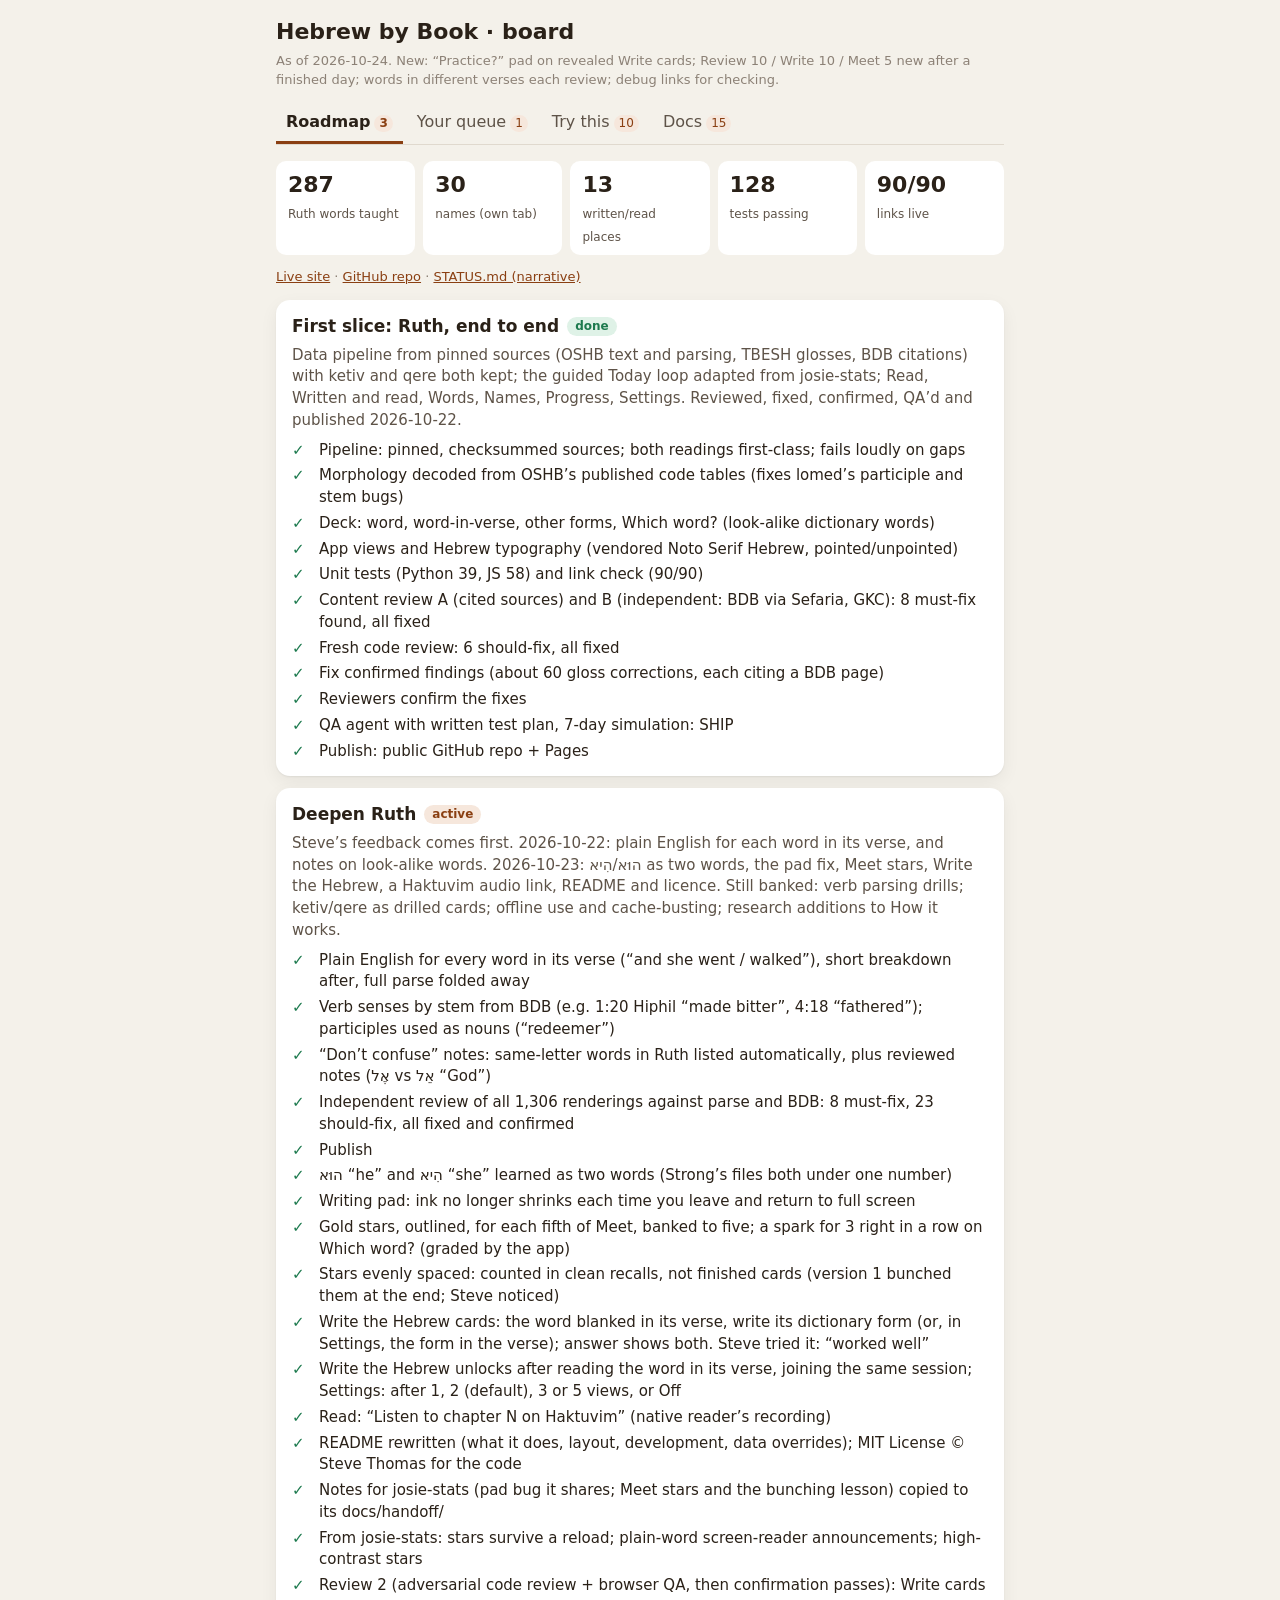
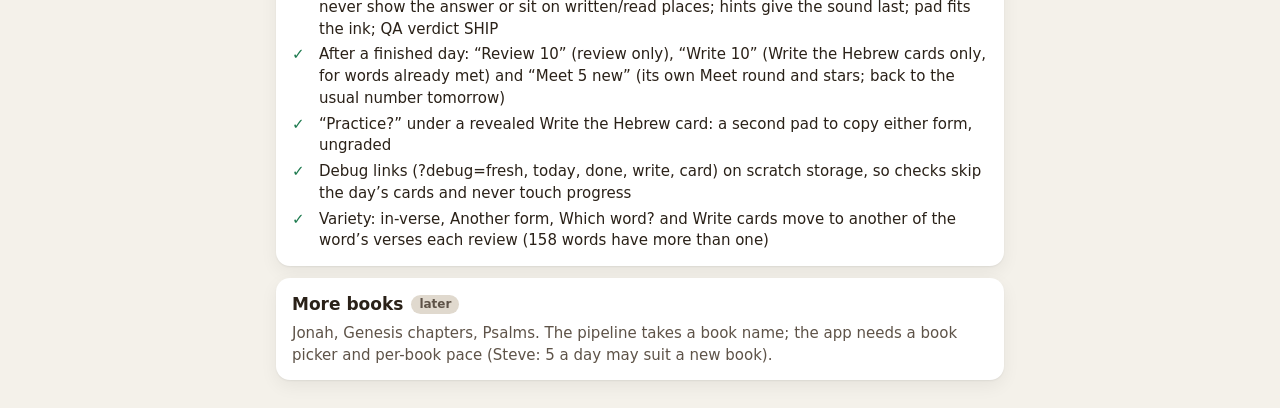
==== board.html @ c03321da "Practice? pad on revealed Write cards; debug links on scratch storage Co-Authored-By: Claude Opus 5." ====
<!doctype html>
<!--
  Hebrew by Book — progress board (Steve's one-stop status surface).
  Status updates edit ONLY the data block between the DATA START / DATA END markers.
  Validate after every edit:  node test/board.check.mjs
  Tabs: Roadmap · Your queue (only-Steve actions) · Try this · Docs.
  Try-this ticks and notes live in this browser's localStorage, never in this file.
-->
<html lang="en">
<head>
<meta charset="utf-8">
<meta name="viewport" content="width=device-width, initial-scale=1">
<meta name="color-scheme" content="light dark">
<title>Hebrew by Book board</title>
<style>
:root { --paper:#F4F1EA; --card:#fff; --ink:#2A2118; --ink2:#5E5348; --ink3:#8C8176; --line:#E0D9CE; --pen:#8A3F12; --pen-soft:#F6E7DC; --good:#1D7A4E; --good-soft:#DFF2E7; --warn:#9A6700; --warn-soft:#FFF2CC; --bad:#C2372B; --bad-soft:#FBE3DF; }
@media (prefers-color-scheme: dark) { :root:not([data-theme="light"]) { --paper:#17130F; --card:#221C16; --ink:#F2ECE4; --ink2:#C7BCAE; --ink3:#8F8578; --line:#3A3128; --pen:#F0A574; --pen-soft:#3B2618; --good:#5FD39A; --good-soft:#163726; --warn:#F4C861; --warn-soft:#3E3011; --bad:#FF8A7A; --bad-soft:#442020; } }
:root[data-theme="dark"] { --paper:#17130F; --card:#221C16; --ink:#F2ECE4; --ink2:#C7BCAE; --ink3:#8F8578; --line:#3A3128; --pen:#F0A574; --pen-soft:#3B2618; --good:#5FD39A; --good-soft:#163726; --warn:#F4C861; --warn-soft:#3E3011; --bad:#FF8A7A; --bad-soft:#442020; }
* { box-sizing: border-box; }
body { margin:0; background:var(--paper); color:var(--ink); font:16px/1.45 system-ui, -apple-system, "Segoe UI", Roboto, sans-serif; }
header { padding:16px 16px 0; max-width:760px; margin:0 auto; }
h1 { font-size:22px; margin:0; } .asof { color:var(--ink3); font-size:13px; margin-top:4px; }
nav { display:flex; gap:4px; margin-top:12px; border-bottom:1px solid var(--line); overflow-x:auto; }
nav button { background:none; border:0; border-bottom:3px solid transparent; padding:8px 10px; font:inherit; color:var(--ink2); cursor:pointer; white-space:nowrap; }
nav button[aria-selected="true"] { color:var(--ink); border-bottom-color:var(--pen); font-weight:700; }
nav .n { display:inline-block; min-width:1.4em; padding:0 5px; margin-left:4px; border-radius:999px; background:var(--pen-soft); color:var(--pen); font-size:12px; }
main { max-width:760px; margin:0 auto; padding:16px; }
.card { background:var(--card); border-radius:14px; padding:14px 16px; box-shadow:0 1px 2px rgba(0,0,0,.06), 0 6px 18px rgba(0,0,0,.06); margin-bottom:12px; }
.card h2 { font-size:17px; margin:0 0 6px; display:flex; gap:8px; align-items:center; flex-wrap:wrap; }
.chip { font-size:12px; font-weight:700; padding:1px 8px; border-radius:999px; background:var(--line); color:var(--ink2); }
.chip.done { background:var(--good-soft); color:var(--good); } .chip.active { background:var(--pen-soft); color:var(--pen); } .chip.next { background:var(--warn-soft); color:var(--warn); }
.chip.now { background:var(--bad-soft); color:var(--bad); } .chip.soon { background:var(--warn-soft); color:var(--warn); } .chip.later { background:var(--line); color:var(--ink2); }
ul.tasks { list-style:none; padding:0; margin:8px 0 0; display:grid; gap:4px; }
ul.tasks li { display:grid; grid-template-columns:1.4em 1fr; gap:6px; font-size:15px; }
.st-done::before { content:"✓"; color:var(--good); } .st-doing::before { content:"◐"; color:var(--pen); } .st-todo::before { content:"○"; color:var(--ink3); }
.p { color:var(--ink2); font-size:15px; margin:4px 0 0; }
.muted { color:var(--ink3); font-size:13px; }
.struck h2, .struck .p { text-decoration:line-through; opacity:.6; }
.try textarea { width:100%; min-height:3em; font:inherit; border:1px solid var(--line); border-radius:8px; padding:6px 8px; background:var(--paper); color:var(--ink); margin-top:8px; }
.try label { display:flex; gap:8px; align-items:center; margin-top:8px; font-size:14px; }
.btn { font:inherit; font-weight:700; border:0; border-radius:10px; padding:10px 14px; background:var(--pen); color:#fff; cursor:pointer; }
a { color:var(--pen); }
.stats { display:grid; grid-template-columns:repeat(auto-fit, minmax(120px, 1fr)); gap:8px; margin-bottom:12px; }
.stat { background:var(--card); border-radius:10px; padding:8px 12px; } .stat b { display:block; font-size:22px; } .stat span { font-size:12px; color:var(--ink2); }
</style>
</head>
<body>
<header><h1>Hebrew by Book · board</h1><div class="asof" id="asof"></div>
<nav role="tablist" id="tabs"></nav></header>
<main id="main"></main>
<script>
/* ==== DATA START ==== */
const BOARD = {
  meta: {
    asOf: '2026-10-24',
    headline: 'New: “Practice?” pad on revealed Write cards; Review 10 / Write 10 / Meet 5 new after a finished day; words in different verses each review; debug links for checking.',
    stats: [
      { label: 'Ruth words taught', value: '287' },
      { label: 'names (own tab)', value: '30' },
      { label: 'written/read places', value: '13' },
      { label: 'tests passing', value: '128' },
      { label: 'links live', value: '90/90' },
    ],
    links: [
      { label: 'Live site', href: 'https://steveandlori.github.io/hebrew-by-book/' },
      { label: 'GitHub repo', href: 'https://github.com/steveandlori/hebrew-by-book' },
      { label: 'STATUS.md (narrative)', href: 'STATUS.md' },
    ],
  },
  roadmap: [
    { id: 'm1', title: 'First slice: Ruth, end to end', status: 'done',
      summary: 'Data pipeline from pinned sources (OSHB text and parsing, TBESH glosses, BDB citations) with ketiv and qere both kept; the guided Today loop adapted from josie-stats; Read, Written and read, Words, Names, Progress, Settings. Reviewed, fixed, confirmed, QA’d and published 2026-10-22.',
      tasks: [
        { t: 'Pipeline: pinned, checksummed sources; both readings first-class; fails loudly on gaps', s: 'done' },
        { t: 'Morphology decoded from OSHB’s published code tables (fixes lomed’s participle and stem bugs)', s: 'done' },
        { t: 'Deck: word, word-in-verse, other forms, Which word? (look-alike dictionary words)', s: 'done' },
        { t: 'App views and Hebrew typography (vendored Noto Serif Hebrew, pointed/unpointed)', s: 'done' },
        { t: 'Unit tests (Python 39, JS 58) and link check (90/90)', s: 'done' },
        { t: 'Content review A (cited sources) and B (independent: BDB via Sefaria, GKC): 8 must-fix found, all fixed', s: 'done' },
        { t: 'Fresh code review: 6 should-fix, all fixed', s: 'done' },
        { t: 'Fix confirmed findings (about 60 gloss corrections, each citing a BDB page)', s: 'done' },
        { t: 'Reviewers confirm the fixes', s: 'done' },
        { t: 'QA agent with written test plan, 7-day simulation: SHIP', s: 'done' },
        { t: 'Publish: public GitHub repo + Pages', s: 'done' },
      ] },
    { id: 'm2', title: 'Deepen Ruth', status: 'active',
      summary: 'Steve’s feedback comes first. 2026-10-22: plain English for each word in its verse, and notes on look-alike words. 2026-10-23: הוּא/הִיא as two words, the pad fix, Meet stars, Write the Hebrew, a Haktuvim audio link, README and licence. Still banked: verb parsing drills; ketiv/qere as drilled cards; offline use and cache-busting; research additions to How it works.',
      tasks: [
        { t: 'Plain English for every word in its verse (“and she went / walked”), short breakdown after, full parse folded away', s: 'done' },
        { t: 'Verb senses by stem from BDB (e.g. 1:20 Hiphil “made bitter”, 4:18 “fathered”); participles used as nouns (“redeemer”)', s: 'done' },
        { t: '“Don’t confuse” notes: same-letter words in Ruth listed automatically, plus reviewed notes (אֶל vs אֵל “God”)', s: 'done' },
        { t: 'Independent review of all 1,306 renderings against parse and BDB: 8 must-fix, 23 should-fix, all fixed and confirmed', s: 'done' },
        { t: 'Publish', s: 'done' },
        { t: 'הוּא “he” and הִיא “she” learned as two words (Strong’s files both under one number)', s: 'done' },
        { t: 'Writing pad: ink no longer shrinks each time you leave and return to full screen', s: 'done' },
        { t: 'Gold stars, outlined, for each fifth of Meet, banked to five; a spark for 3 right in a row on Which word? (graded by the app)', s: 'done' },
        { t: 'Stars evenly spaced: counted in clean recalls, not finished cards (version 1 bunched them at the end; Steve noticed)', s: 'done' },
        { t: 'Write the Hebrew cards: the word blanked in its verse, write its dictionary form (or, in Settings, the form in the verse); answer shows both. Steve tried it: “worked well”', s: 'done' },
        { t: 'Write the Hebrew unlocks after reading the word in its verse, joining the same session; Settings: after 1, 2 (default), 3 or 5 views, or Off', s: 'done' },
        { t: 'Read: “Listen to chapter N on Haktuvim” (native reader’s recording)', s: 'done' },
        { t: 'README rewritten (what it does, layout, development, data overrides); MIT License © Steve Thomas for the code', s: 'done' },
        { t: 'Notes for josie-stats (pad bug it shares; Meet stars and the bunching lesson) copied to its docs/handoff/', s: 'done' },
        { t: 'From josie-stats: stars survive a reload; plain-word screen-reader announcements; high-contrast stars', s: 'done' },
        { t: 'Review 2 (adversarial code review + browser QA, then confirmation passes): Write cards never show the answer or sit on written/read places; hints give the sound last; pad fits the ink; QA verdict SHIP', s: 'done' },
        { t: 'After a finished day: “Review 10” (review only), “Write 10” (Write the Hebrew cards only, for words already met) and “Meet 5 new” (its own Meet round and stars; back to the usual number tomorrow)', s: 'done' },
        { t: '“Practice?” under a revealed Write the Hebrew card: a second pad to copy either form, ungraded', s: 'done' },
        { t: 'Debug links (?debug=fresh, today, done, write, card) on scratch storage, so checks skip the day’s cards and never touch progress', s: 'done' },
        { t: 'Variety: in-verse, Another form, Which word? and Write cards move to another of the word’s verses each review (158 words have more than one)', s: 'done' },
      ] },
    { id: 'm3', title: 'More books', status: 'later',
      summary: 'Jonah, Genesis chapters, Psalms. The pipeline takes a book name; the app needs a book picker and per-book pace (Steve: 5 a day may suit a new book).',
      tasks: [] },
  ],
  actions: [
    { id: 'a1', title: 'Try it, then tell me the pace', urgency: 'soon', unblocks: 'the right default for new words a day',
      advice: 'QA measured about 60 card views on day 1 and about 150 by day 7 at 10 new words a day. If that is heavy, Settings → New words per day → 5. Steve, 2026-10-24: 10 feels right (with Meet 5 new for extra days).', done: true },
    { id: 'a2', title: 'One small text question: 3:14 qere holam', urgency: 'later', unblocks: 'how the read form of 3:14 is displayed',
      advice: 'OSHB gives the read form as מַרְגְּלוֹתָיוֹ with a holam on the final vav; review B thinks it is a stray mark from the ketiv pointing. Keep as source (current) or show the conventional form?', done: false },
  ],
  tryThis: [
    { id: 't10', date: '2026-10-24', title: 'Practice? on a Write card',
      steps: 'On a Write the Hebrew card, press I have an answer, then tap “Practice?” under the form in the verse: a second pad to copy the dictionary form or the form in the verse. It is not graded. To see one straight away without touching your progress: add ?debug=write&practice=1 to the site address.' },
    { id: 't9', date: '2026-10-24', title: 'The same word, a different verse',
      steps: 'Keep studying as usual. When a card for a common word comes back (say אָמַר “to say”, or כִּי), its verse should differ from last time. Words that occur only once in Ruth still show their one verse.' },
    { id: 't8', date: '2026-10-24', title: 'Review 10, Write 10, Meet 5 new',
      steps: 'Finish the day’s session. Under it: “Review 10” (words already met, ahead of schedule), “Write 10” (only Write the Hebrew cards, for words you have met) and “Meet 5 new”, which starts a fresh Meet round of five words with its own five stars. Tomorrow is back to your usual number.' },
    { id: 't7', date: '2026-10-23', title: 'Read, then listen on Haktuvim',
      steps: 'Read → any chapter → “Listen to chapter N on Haktuvim” (under the chapter numbers). It opens that chapter on haktuvim.co.il with its audio player at the top.' },
    { id: 't6', date: '2026-10-23', title: 'Stars in Meet; Write the Hebrew',
      steps: 'Today: the Meet chip at the top now has five hollow stars; a gold one floats up at each fifth of the way through Meet, evenly spaced (about every 12 cards at 10 new words). Write the Hebrew cards start once you have read a word in its verse twice, a few cards after the second time, on day one. Settings → Write the Hebrew sets how many views unlock the card (1, 2, 3, 5 or Off) and whether you write the dictionary form or the form in the verse.' },
    { id: 't5', date: '2026-10-23', title: 'Full-screen pad round trip; הִיא in Words',
      steps: 'Today → write bigger → write a word → Done → write bigger again: the ink is back at full size, however many times you go back and forth. In Words, הוּא “he” and הִיא “she” are now separate entries, each with a “Don’t confuse” note.' },
    { id: 't4', date: '2026-10-22', title: 'Tap a word: English first now',
      steps: 'Read → any verse → tap a word. The pop-up leads with plain English for that form (“and she went / walked”, “and you (f) will go down”), then one short line of parts, with the full parse under “Full parse”. Look up אֶל in Words: it now has a “Don’t confuse” box. Tell me if the English ever reads as taking a side, or if the breakdown is still too much.' },
    { id: 't1', date: '2026-10-22', title: 'Try a Today session (once the site is live)',
      steps: 'Open the live site on your phone. The first visit shows How it works; then Today offers 10 new words as 20 cards. Try a hint, the writing pad, and the three grading buttons.' },
    { id: 't2', date: '2026-10-22', title: 'Read Ruth 3:3–4 and tap the bracketed forms',
      steps: 'Read tab → chapter 3. Each written/read place shows the read form with ק and the written consonants in brackets marked כ. Tap one: both readings appear with their own parse. Then switch Settings → Unpointed and look again: the written consonants lead.' },
    { id: 't3', date: '2026-10-22', title: 'Written and read page',
      steps: 'Read → "Written and read: 13 places". Each place hides both parses until you open it. Tell me if any wording takes a side.' },
  ],
  docs: [
    { title: 'Review 2: code', href: 'docs/review/code-2.md', blurb: 'Adversarial review of the 2026-10-23 changes: 11 findings, then a confirmation pass (all fixed or accepted; 3 minor follow-ups fixed).', date: '2026-10-23' },
    { title: 'Review 2: QA', href: 'docs/review/qa-2.md', blurb: 'Written test plan run in a real browser at phone and desktop width: FIX FIRST, then SHIP on the confirmation pass.', date: '2026-10-23' },
    { title: 'README', href: 'README.md', blurb: 'What the app does, repository layout, how to build and test, how corrections and new books work, sources and licences.', date: '2026-10-23' },
    { title: 'Notes for josie-stats', href: 'docs/handoff/to-josie-stats-2026-10-23.md', blurb: 'The pad shrink bug both projects had and its fix; Meet stars and why counting finished cards bunched them. Copied to josie-stats/docs/handoff/.', date: '2026-10-23' },
    { title: 'STATUS.md', href: 'STATUS.md', blurb: 'Narrative status: what got done, decisions taken (veto-able), banked ideas.', date: '2026-10-23' },
    { title: 'Review packet: every word’s English', href: 'docs/review/ruth-renderings.md', blurb: 'All 1,306 words of Ruth with form, parse, gloss and the generated English, verse by verse.', date: '2026-10-22' },
    { title: 'Renderings review', href: 'docs/review/renderings-1.md', blurb: 'Every word’s English checked against its parse and BDB; findings, override checks, look-alike proposals, and the confirmation pass.', date: '2026-10-22' },
    { title: 'QA report', href: 'docs/review/qa-1.md', blurb: 'Written-plan QA: 13 scenarios including a 7-day simulation with a faked clock. Verdict SHIP.', date: '2026-10-22' },
    { title: 'Content review B (independent sources)', href: 'docs/review/content-B.md', blurb: 'Every gloss checked against BDB on Sefaria; found the H9 affix bug and about 40 glosses that missed Ruth’s sense. Most fixes trace to this report.', date: '2026-10-22' },
    { title: 'Content review A (cited sources)', href: 'docs/review/content-A.md', blurb: 'Re-derived every join, count and parse independently of the pipeline.', date: '2026-10-22' },
    { title: 'Code review', href: 'docs/review/code-1.md', blurb: 'Fresh-agent review of the code; found the 4:6 maqqef and stale-session bugs.', date: '2026-10-22' },
    { title: 'Design as built', href: 'docs/agents/DESIGN.md', blurb: 'What the first slice does and where each piece of data comes from.', date: '2026-10-22' },
    { title: 'Review packet: every Ruth word', href: 'docs/review/ruth-lexemes.md', blurb: 'All 285 words, 30 names and 13 written/read places with gloss, BDB citation and first occurrence. Generated from the built data.', date: '2026-10-22' },
    { title: 'Notes on lomed', href: 'reference/lomed/README.md', blurb: 'What was taken from the earlier lomed project (resources only) and the bugs found in its parser.', date: '2026-10-22' },
    { title: 'Learning strategy handoff', href: 'LEARNING-STRATEGY-START-HERE.md', blurb: 'The starting brief from the josie-stats session. Historical: some of its assumptions were revised (see STATUS).', date: '2026-10-22' },
  ],
};
/* ==== DATA END ==== */

const esc = s => String(s).replace(/[&<>"']/g, c => ({ '&': '&amp;', '<': '&lt;', '>': '&gt;', '"': '&quot;', "'": '&#39;' }[c]));
const KEY = 'hbb-board-v1';
let notes = {}; try { notes = JSON.parse(localStorage.getItem(KEY) || '{}'); } catch (e) { notes = {}; }
const save = () => { try { localStorage.setItem(KEY, JSON.stringify(notes)); } catch (e) { /* ignore */ } };
const TABS = [
  ['roadmap', 'Roadmap', () => BOARD.roadmap.length],
  ['actions', 'Your queue', () => BOARD.actions.filter(a => !a.done && a.title !== 'Nothing needed from you right now').length],
  ['try', 'Try this', () => BOARD.tryThis.length],
  ['docs', 'Docs', () => BOARD.docs.length],
];
let tab = 'roadmap'; try { tab = localStorage.getItem(KEY + ':tab') || 'roadmap'; } catch (e) { /* ignore */ }
function render() {
  document.getElementById('asof').textContent = `As of ${BOARD.meta.asOf}. ${BOARD.meta.headline}`;
  document.getElementById('tabs').innerHTML = TABS.map(([k, n, c]) => `<button role="tab" aria-selected="${tab === k}" data-tab="${k}">${n}<span class="n">${c()}</span></button>`).join('');
  document.querySelectorAll('[data-tab]').forEach(b => b.onclick = () => { tab = b.dataset.tab; try { localStorage.setItem(KEY + ':tab', tab); } catch (e) { /* ignore */ } render(); });
  const m = document.getElementById('main');
  if (tab === 'roadmap') {
    m.innerHTML = `<div class="stats">${BOARD.meta.stats.map(s => `<div class="stat"><b>${esc(s.value)}</b><span>${esc(s.label)}</span></div>`).join('')}</div>`
      + `<p class="muted">${BOARD.meta.links.map(l => `<a href="${esc(l.href)}">${esc(l.label)}</a>`).join(' · ')}</p>`
      + BOARD.roadmap.map(r => `<div class="card"><h2>${esc(r.title)} <span class="chip ${r.status}">${esc(r.status)}</span></h2><p class="p">${esc(r.summary)}</p>
        ${r.tasks.length ? `<ul class="tasks">${r.tasks.map(t => `<li class="st-${t.s}"><span>${esc(t.t)}</span></li>`).join('')}</ul>` : ''}</div>`).join('');
  } else if (tab === 'actions') {
    m.innerHTML = BOARD.actions.map(a => `<div class="card${a.done ? ' struck' : ''}"><h2>${esc(a.title)} <span class="chip ${a.urgency}">${esc(a.urgency)}</span></h2>
      <p class="p"><b>Unblocks:</b> ${esc(a.unblocks)}</p><p class="p">${esc(a.advice)}</p></div>`).join('');
  } else if (tab === 'try') {
    m.innerHTML = BOARD.tryThis.map(t => { const n = notes[t.id] || {}; return `<div class="card try"><h2>${esc(t.title)} <span class="muted">${esc(t.date)}</span></h2><p class="p">${esc(t.steps)}</p>
      <label><input type="checkbox" data-done="${t.id}" ${n.done ? 'checked' : ''}> Tried it</label>
      <textarea data-note="${t.id}" placeholder="Notes for Claude">${esc(n.note || '')}</textarea></div>`; }).join('')
      + `<button class="btn" id="copy">Copy my feedback</button> <span class="muted" id="copied"></span>`;
    m.querySelectorAll('[data-done]').forEach(c => c.onchange = () => { (notes[c.dataset.done] = notes[c.dataset.done] || {}).done = c.checked; save(); });
    m.querySelectorAll('[data-note]').forEach(x => x.oninput = () => { (notes[x.dataset.note] = notes[x.dataset.note] || {}).note = x.value; save(); });
    document.getElementById('copy').onclick = async () => {
      const text = BOARD.tryThis.map(t => { const n = notes[t.id] || {}; return `- ${t.title}: ${n.done ? 'tried' : 'not tried'}${n.note ? `. ${n.note}` : ''}`; }).join('\n');
      try { await navigator.clipboard.writeText(`Hebrew by Book feedback (${new Date().toISOString().slice(0, 10)}):\n${text}`); document.getElementById('copied').textContent = 'Copied.'; }
      catch (e) { document.getElementById('copied').textContent = 'Copy failed; select the notes by hand.'; }
    };
  } else {
    m.innerHTML = BOARD.docs.map(d => `<div class="card"><h2><a href="${esc(d.href)}">${esc(d.title)}</a> <span class="muted">${esc(d.date)}</span></h2><p class="p">${esc(d.blurb)}</p></div>`).join('');
  }
}
render();
</script>
</body>
</html>
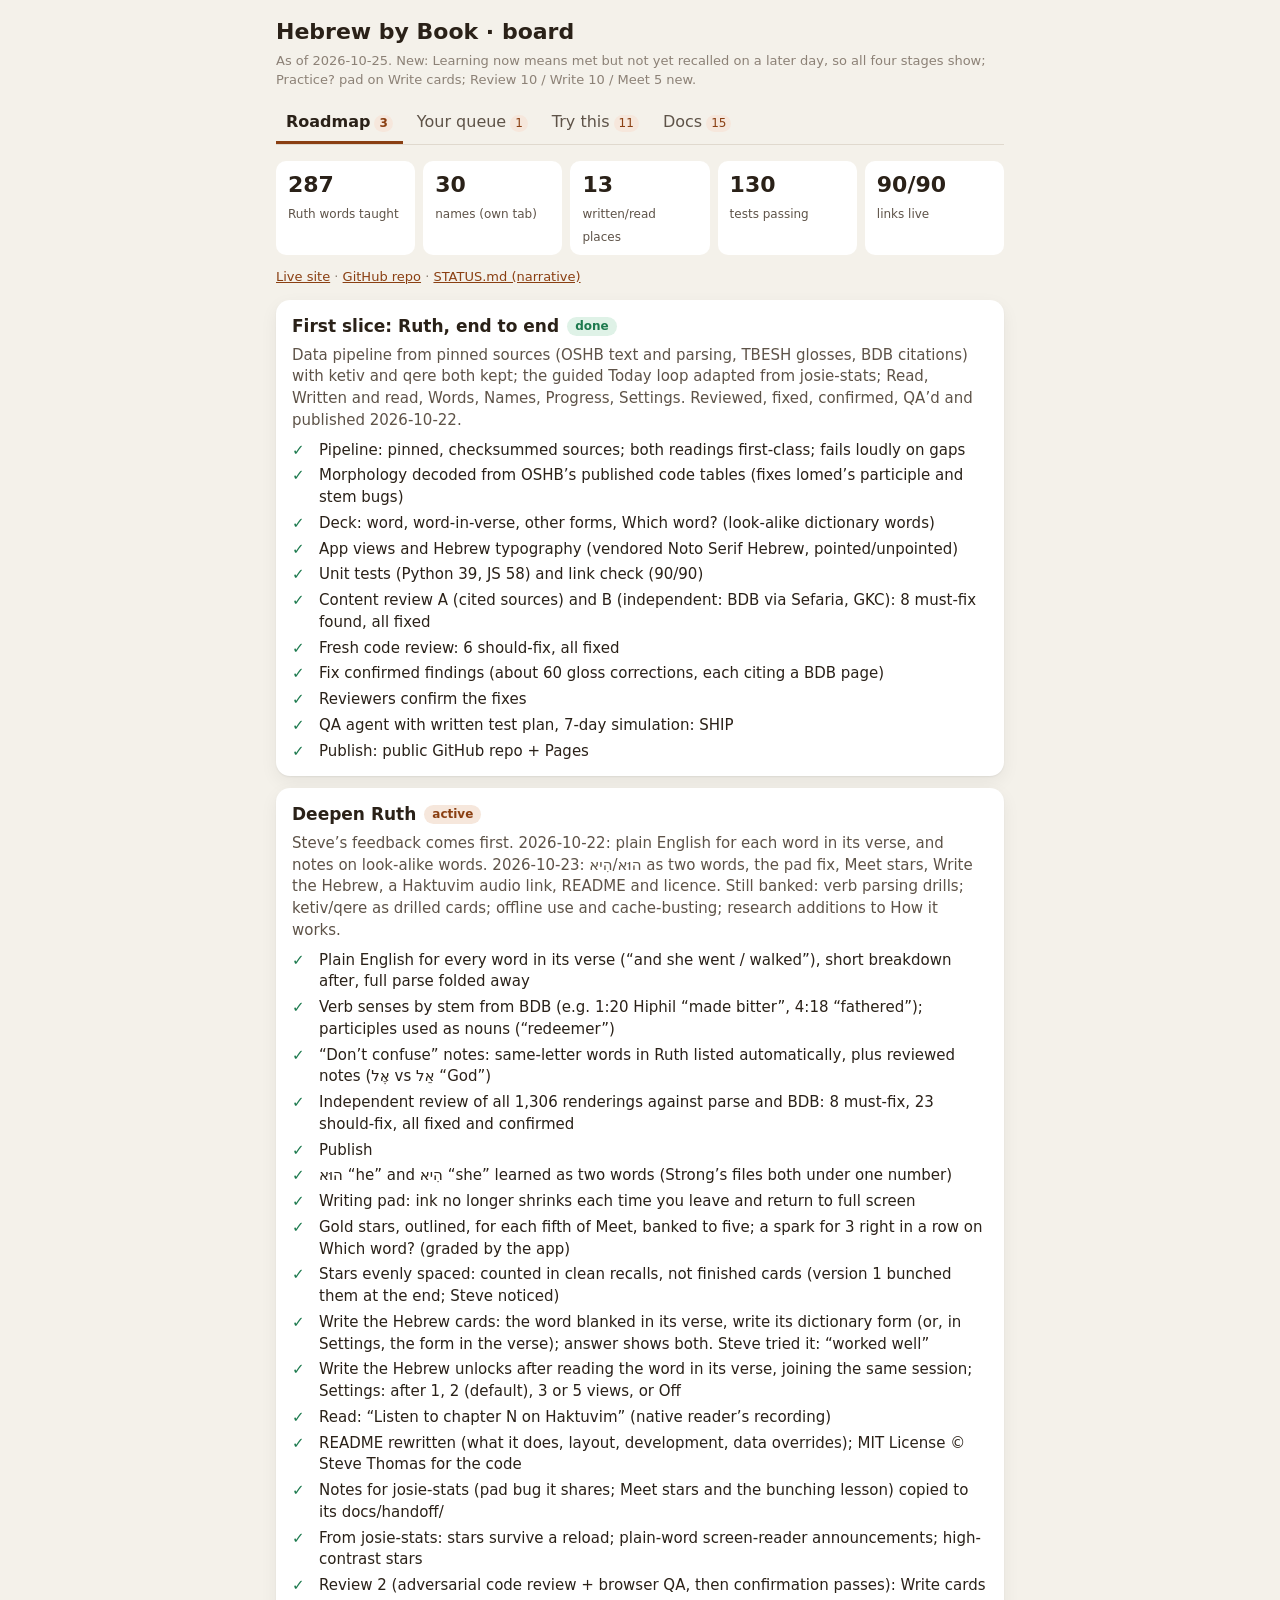
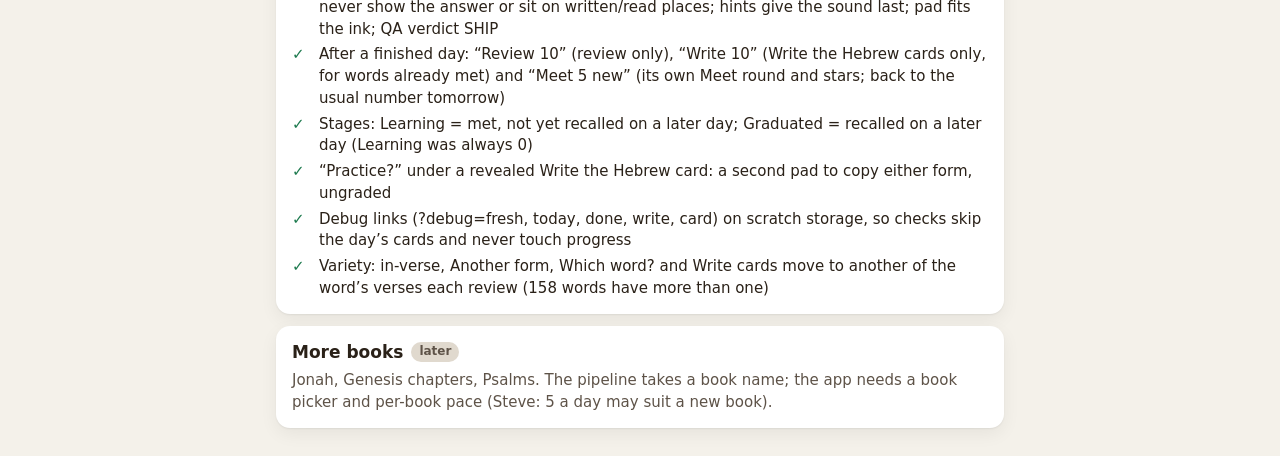
==== commit cd813185: "Stages: Learning until a word is recalled on a later day, then Graduated (Steve: Learning was always" ====
--- a/board.html
+++ b/board.html
@@ -52,13 +52,13 @@
 /* ==== DATA START ==== */
 const BOARD = {
   meta: {
-    asOf: '2026-10-24',
-    headline: 'New: “Practice?” pad on revealed Write cards; Review 10 / Write 10 / Meet 5 new after a finished day; words in different verses each review; debug links for checking.',
+    asOf: '2026-10-25',
+    headline: 'New: Learning now means met but not yet recalled on a later day, so all four stages show; Practice? pad on Write cards; Review 10 / Write 10 / Meet 5 new.',
     stats: [
       { label: 'Ruth words taught', value: '287' },
       { label: 'names (own tab)', value: '30' },
       { label: 'written/read places', value: '13' },
-      { label: 'tests passing', value: '128' },
+      { label: 'tests passing', value: '130' },
       { label: 'links live', value: '90/90' },
     ],
     links: [
@@ -103,6 +103,7 @@
         { t: 'From josie-stats: stars survive a reload; plain-word screen-reader announcements; high-contrast stars', s: 'done' },
         { t: 'Review 2 (adversarial code review + browser QA, then confirmation passes): Write cards never show the answer or sit on written/read places; hints give the sound last; pad fits the ink; QA verdict SHIP', s: 'done' },
         { t: 'After a finished day: “Review 10” (review only), “Write 10” (Write the Hebrew cards only, for words already met) and “Meet 5 new” (its own Meet round and stars; back to the usual number tomorrow)', s: 'done' },
+        { t: 'Stages: Learning = met, not yet recalled on a later day; Graduated = recalled on a later day (Learning was always 0)', s: 'done' },
         { t: '“Practice?” under a revealed Write the Hebrew card: a second pad to copy either form, ungraded', s: 'done' },
         { t: 'Debug links (?debug=fresh, today, done, write, card) on scratch storage, so checks skip the day’s cards and never touch progress', s: 'done' },
         { t: 'Variety: in-verse, Another form, Which word? and Write cards move to another of the word’s verses each review (158 words have more than one)', s: 'done' },
@@ -118,6 +119,8 @@
       advice: 'OSHB gives the read form as מַרְגְּלוֹתָיוֹ with a holam on the final vav; review B thinks it is a stray mark from the ketiv pointing. Keep as source (current) or show the conventional form?', done: false },
   ],
   tryThis: [
+    { id: 't11', date: '2026-10-25', title: 'Where your words are',
+      steps: 'Stats → Where your words are. Words met in the last day or two now show as Learning (yellow) until you recall them on a later day, when they become Graduated. Solid is unchanged.' },
     { id: 't10', date: '2026-10-24', title: 'Practice? on a Write card',
       steps: 'On a Write the Hebrew card, press I have an answer, then tap “Practice?” under the form in the verse: a second pad to copy the dictionary form or the form in the verse. It is not graded. To see one straight away without touching your progress: add ?debug=write&practice=1 to the site address.' },
     { id: 't9', date: '2026-10-24', title: 'The same word, a different verse',
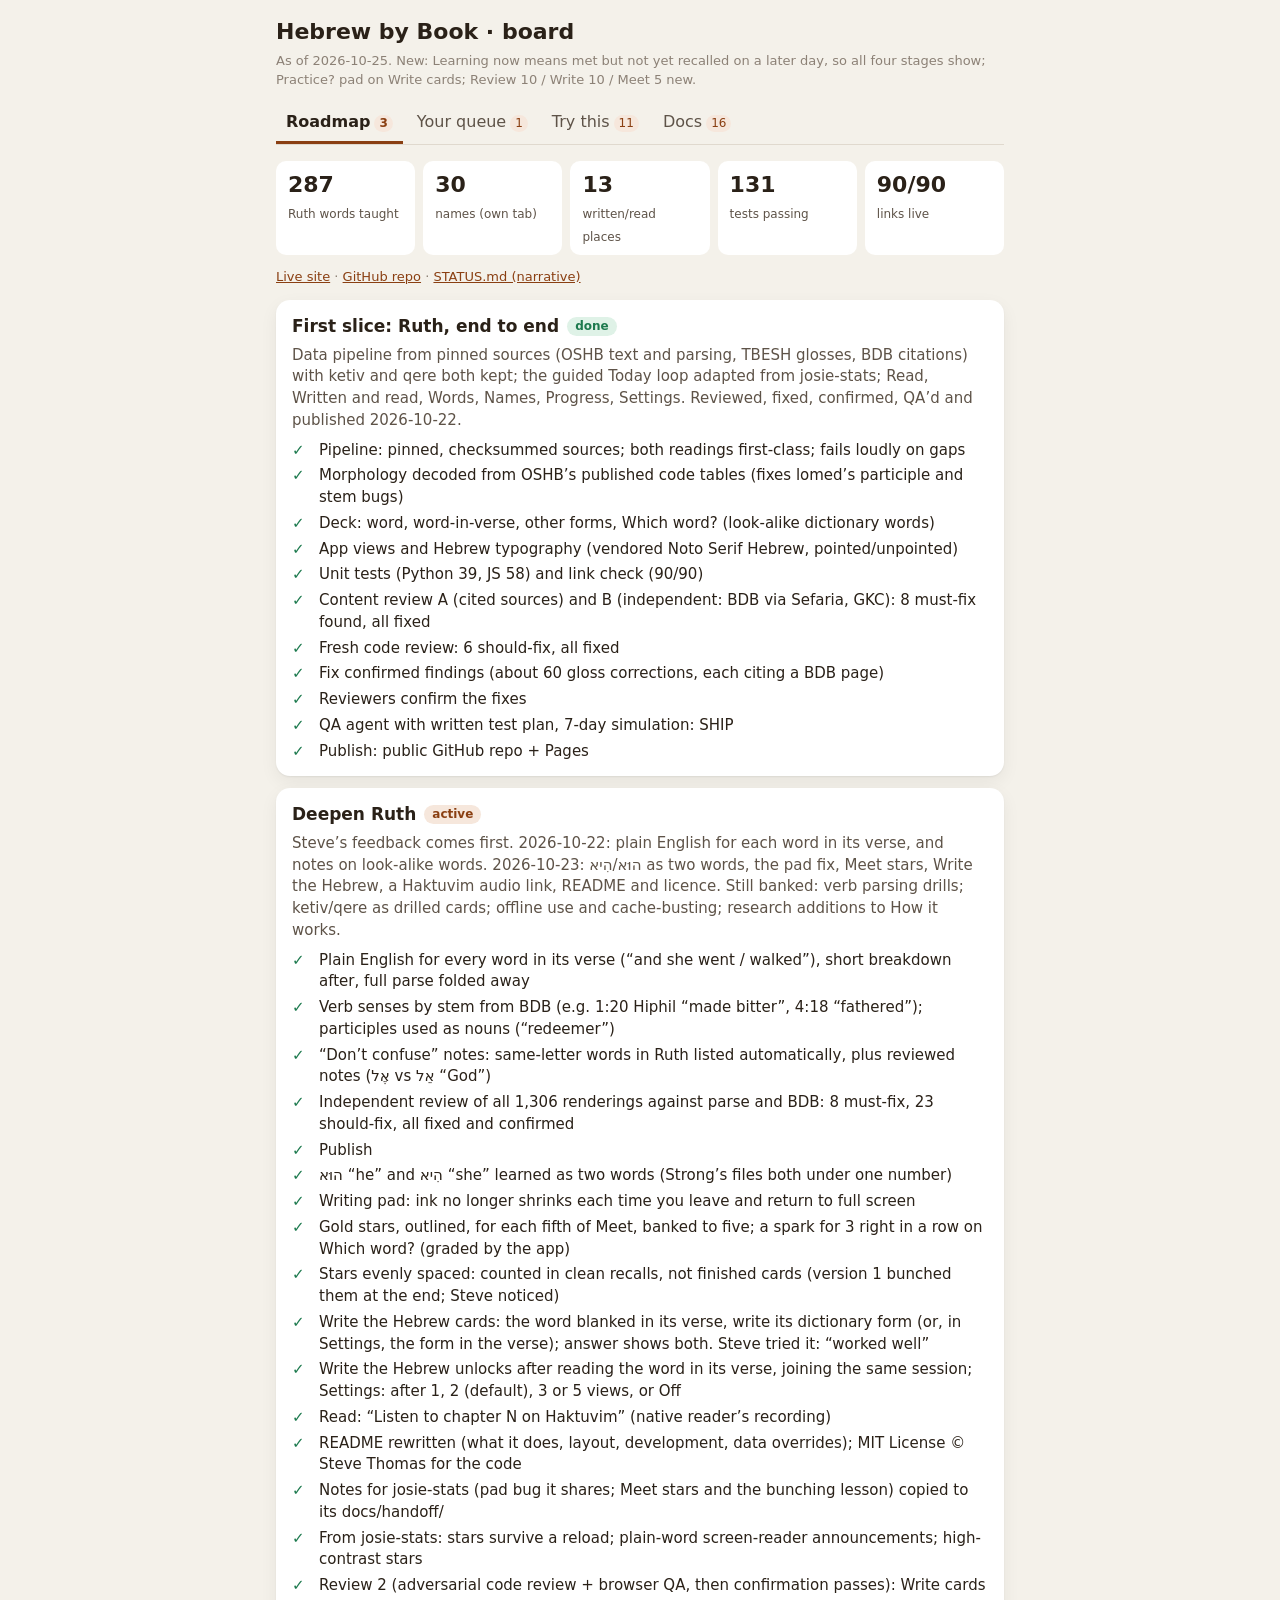
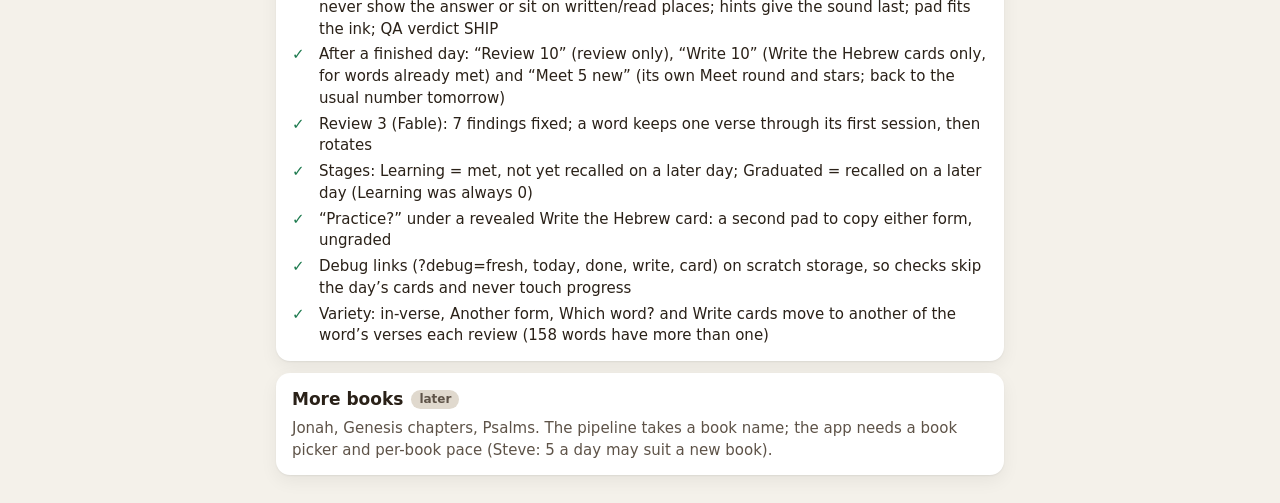
==== commit d25386b5: "Review 3 (Fable): seven findings fixed; a card keeps one verse through its first session; Meet 5 new" ====
--- a/board.html
+++ b/board.html
@@ -58,7 +58,7 @@
       { label: 'Ruth words taught', value: '287' },
       { label: 'names (own tab)', value: '30' },
       { label: 'written/read places', value: '13' },
-      { label: 'tests passing', value: '130' },
+      { label: 'tests passing', value: '131' },
       { label: 'links live', value: '90/90' },
     ],
     links: [
@@ -103,6 +103,7 @@
         { t: 'From josie-stats: stars survive a reload; plain-word screen-reader announcements; high-contrast stars', s: 'done' },
         { t: 'Review 2 (adversarial code review + browser QA, then confirmation passes): Write cards never show the answer or sit on written/read places; hints give the sound last; pad fits the ink; QA verdict SHIP', s: 'done' },
         { t: 'After a finished day: “Review 10” (review only), “Write 10” (Write the Hebrew cards only, for words already met) and “Meet 5 new” (its own Meet round and stars; back to the usual number tomorrow)', s: 'done' },
+        { t: 'Review 3 (Fable): 7 findings fixed; a word keeps one verse through its first session, then rotates', s: 'done' },
         { t: 'Stages: Learning = met, not yet recalled on a later day; Graduated = recalled on a later day (Learning was always 0)', s: 'done' },
         { t: '“Practice?” under a revealed Write the Hebrew card: a second pad to copy either form, ungraded', s: 'done' },
         { t: 'Debug links (?debug=fresh, today, done, write, card) on scratch storage, so checks skip the day’s cards and never touch progress', s: 'done' },
@@ -143,6 +144,7 @@
       steps: 'Read → "Written and read: 13 places". Each place hides both parses until you open it. Tell me if any wording takes a side.' },
   ],
   docs: [
+    { title: 'Review 3: code', href: 'docs/review/code-3.md', blurb: 'Adversarial (Fable) review of the 2026-10-24 evening features: 7 findings, all reproduced, all fixed (rotation now starts after the first session; Meet 5 new gives exactly 5).', date: '2026-10-25' },
     { title: 'Review 2: code', href: 'docs/review/code-2.md', blurb: 'Adversarial review of the 2026-10-23 changes: 11 findings, then a confirmation pass (all fixed or accepted; 3 minor follow-ups fixed).', date: '2026-10-23' },
     { title: 'Review 2: QA', href: 'docs/review/qa-2.md', blurb: 'Written test plan run in a real browser at phone and desktop width: FIX FIRST, then SHIP on the confirmation pass.', date: '2026-10-23' },
     { title: 'README', href: 'README.md', blurb: 'What the app does, repository layout, how to build and test, how corrections and new books work, sources and licences.', date: '2026-10-23' },
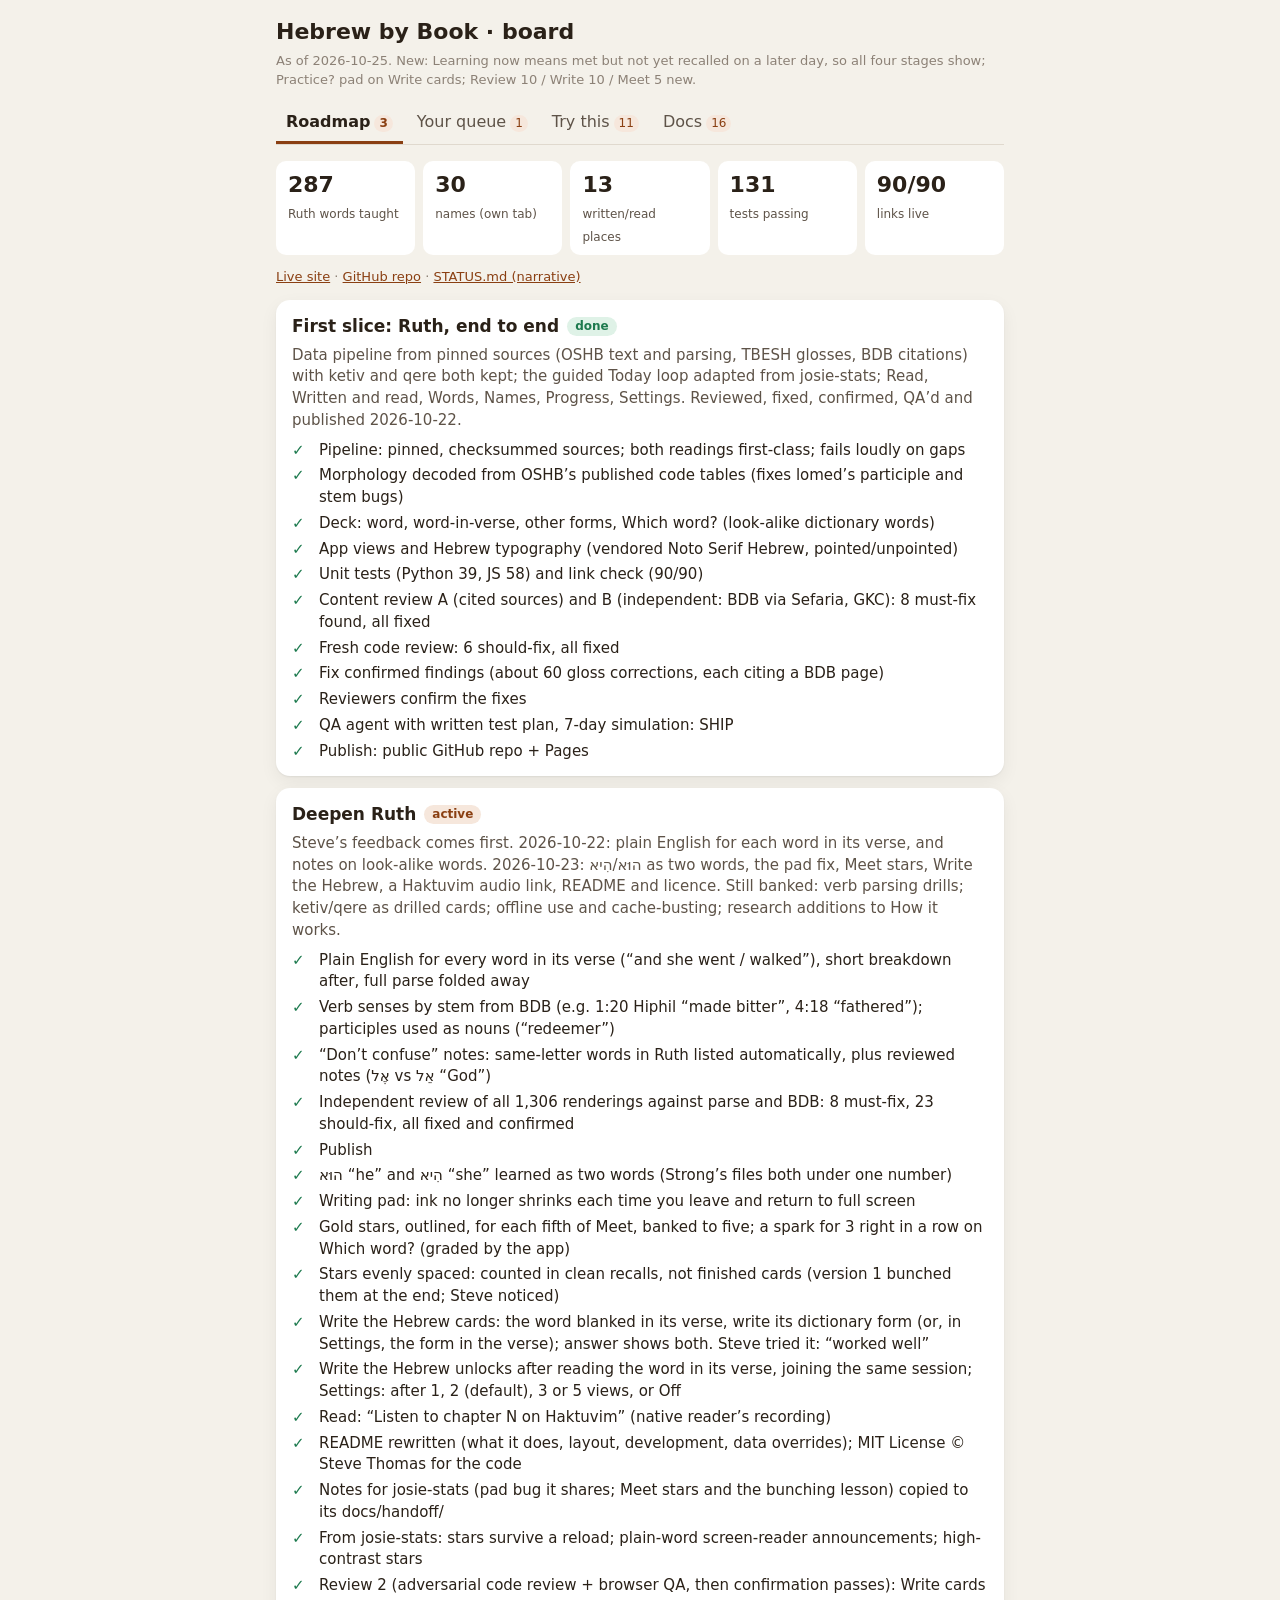
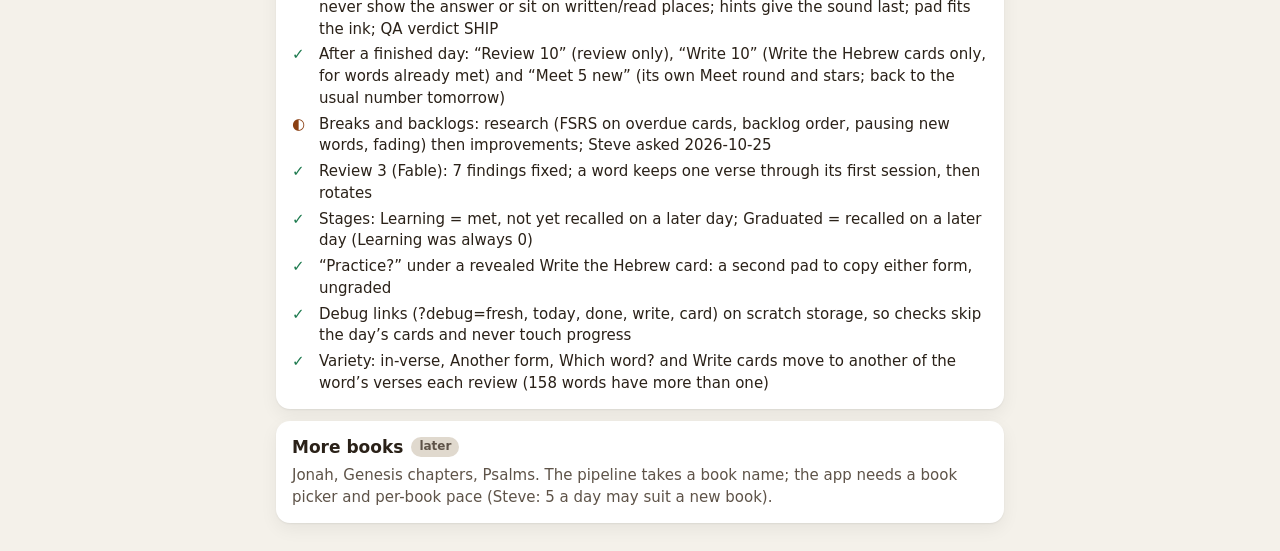
==== commit 7f68dde2: "Brief: research on breaks, backlogs and fading; board Co-Authored-By: Claude Opus 5.5 (1M context) <" ====
--- a/board.html
+++ b/board.html
@@ -103,6 +103,7 @@
         { t: 'From josie-stats: stars survive a reload; plain-word screen-reader announcements; high-contrast stars', s: 'done' },
         { t: 'Review 2 (adversarial code review + browser QA, then confirmation passes): Write cards never show the answer or sit on written/read places; hints give the sound last; pad fits the ink; QA verdict SHIP', s: 'done' },
         { t: 'After a finished day: “Review 10” (review only), “Write 10” (Write the Hebrew cards only, for words already met) and “Meet 5 new” (its own Meet round and stars; back to the usual number tomorrow)', s: 'done' },
+        { t: 'Breaks and backlogs: research (FSRS on overdue cards, backlog order, pausing new words, fading) then improvements; Steve asked 2026-10-25', s: 'doing' },
         { t: 'Review 3 (Fable): 7 findings fixed; a word keeps one verse through its first session, then rotates', s: 'done' },
         { t: 'Stages: Learning = met, not yet recalled on a later day; Graduated = recalled on a later day (Learning was always 0)', s: 'done' },
         { t: '“Practice?” under a revealed Write the Hebrew card: a second pad to copy either form, ungraded', s: 'done' },
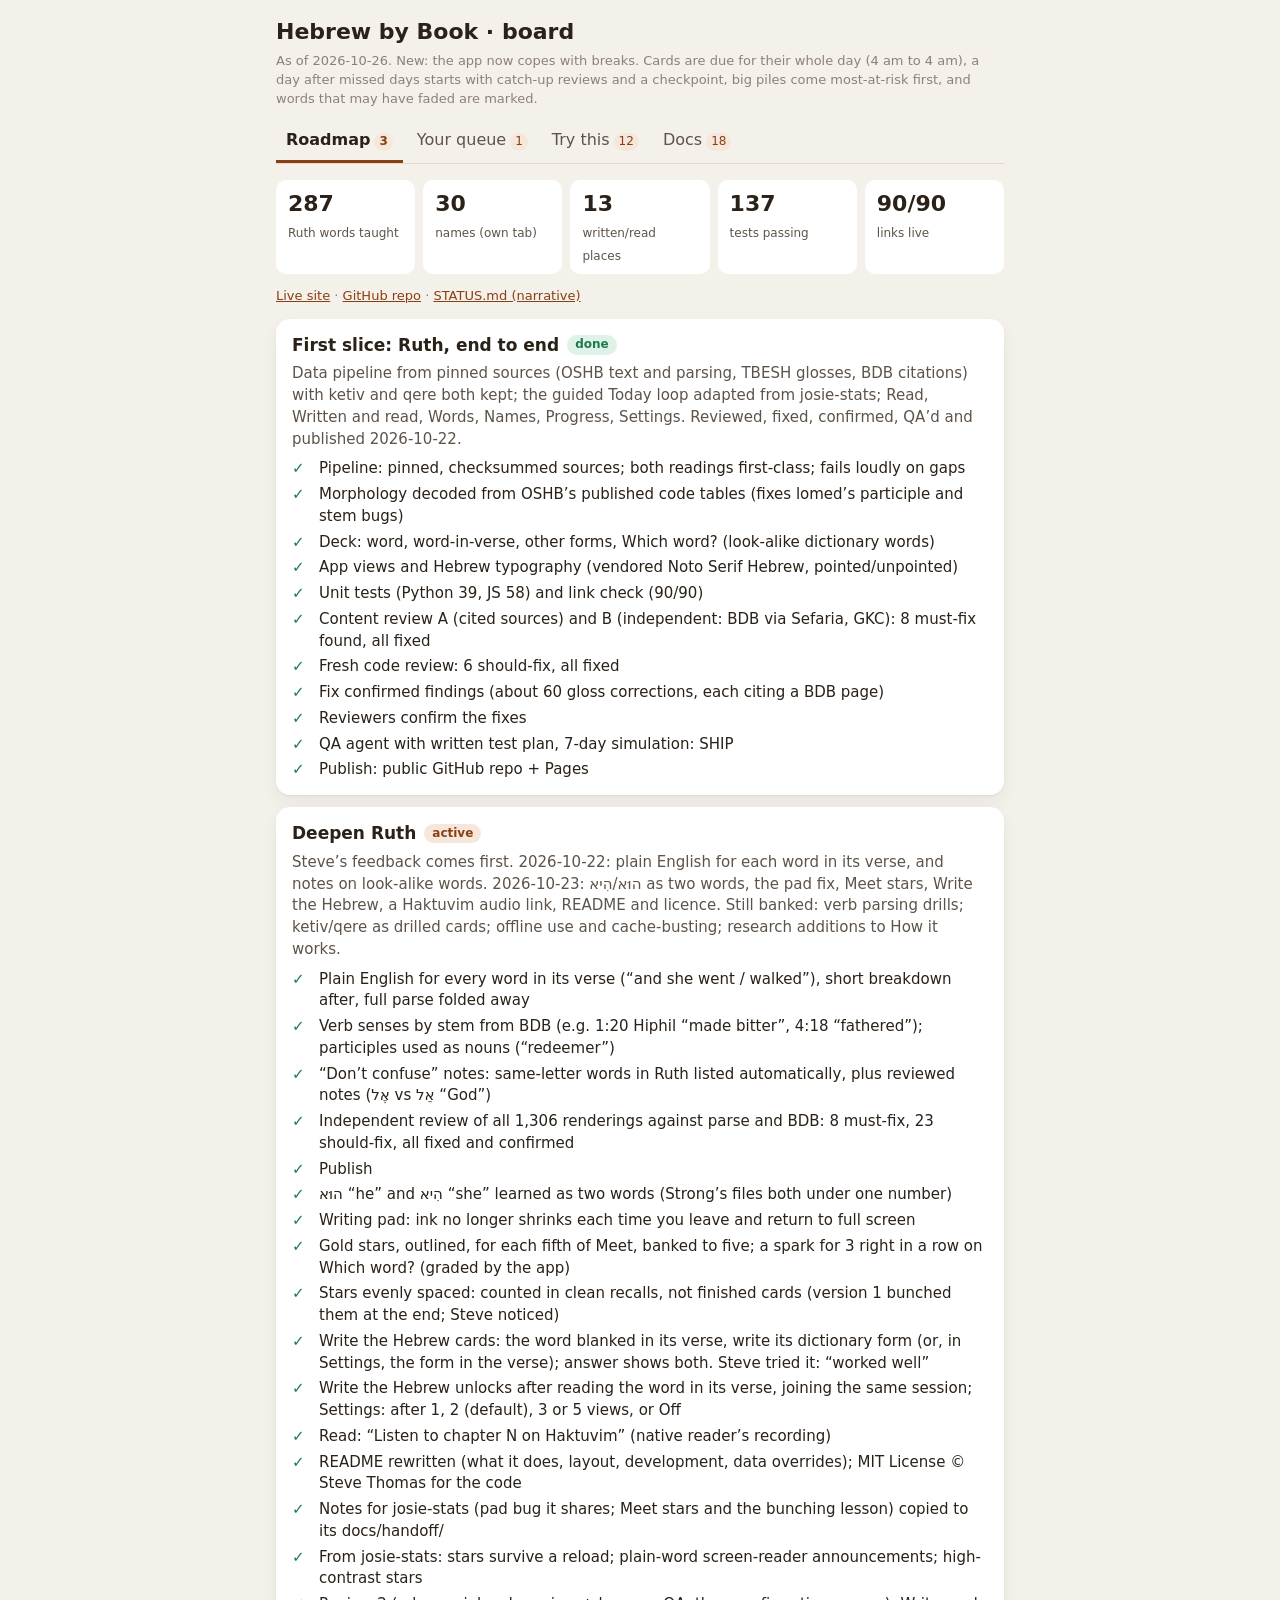
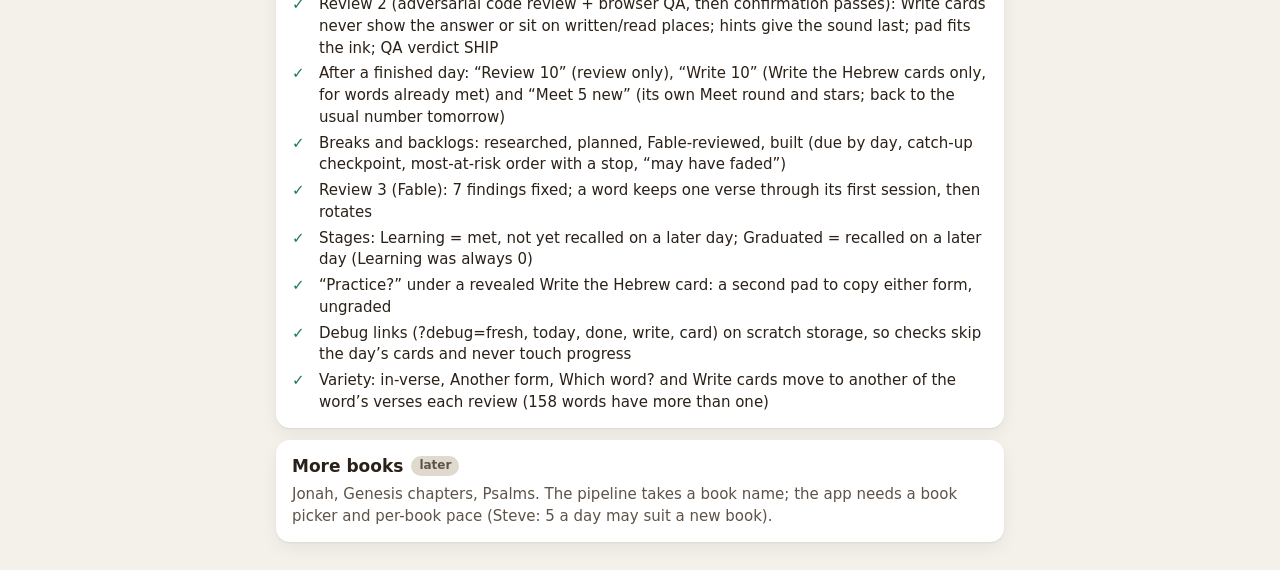
==== commit 9f0dc7b5: "Breaks: a 4 am study day with cards due for the whole day; catch-up checkpoint; most-at-risk order w" ====
--- a/board.html
+++ b/board.html
@@ -52,13 +52,13 @@
 /* ==== DATA START ==== */
 const BOARD = {
   meta: {
-    asOf: '2026-10-25',
-    headline: 'New: Learning now means met but not yet recalled on a later day, so all four stages show; Practice? pad on Write cards; Review 10 / Write 10 / Meet 5 new.',
+    asOf: '2026-10-26',
+    headline: 'New: the app now copes with breaks. Cards are due for their whole day (4 am to 4 am), a day after missed days starts with catch-up reviews and a checkpoint, big piles come most-at-risk first, and words that may have faded are marked.',
     stats: [
       { label: 'Ruth words taught', value: '287' },
       { label: 'names (own tab)', value: '30' },
       { label: 'written/read places', value: '13' },
-      { label: 'tests passing', value: '131' },
+      { label: 'tests passing', value: '137' },
       { label: 'links live', value: '90/90' },
     ],
     links: [
@@ -103,7 +103,7 @@
         { t: 'From josie-stats: stars survive a reload; plain-word screen-reader announcements; high-contrast stars', s: 'done' },
         { t: 'Review 2 (adversarial code review + browser QA, then confirmation passes): Write cards never show the answer or sit on written/read places; hints give the sound last; pad fits the ink; QA verdict SHIP', s: 'done' },
         { t: 'After a finished day: “Review 10” (review only), “Write 10” (Write the Hebrew cards only, for words already met) and “Meet 5 new” (its own Meet round and stars; back to the usual number tomorrow)', s: 'done' },
-        { t: 'Breaks and backlogs: research (FSRS on overdue cards, backlog order, pausing new words, fading) then improvements; Steve asked 2026-10-25', s: 'doing' },
+        { t: 'Breaks and backlogs: researched, planned, Fable-reviewed, built (due by day, catch-up checkpoint, most-at-risk order with a stop, “may have faded”)', s: 'done' },
         { t: 'Review 3 (Fable): 7 findings fixed; a word keeps one verse through its first session, then rotates', s: 'done' },
         { t: 'Stages: Learning = met, not yet recalled on a later day; Graduated = recalled on a later day (Learning was always 0)', s: 'done' },
         { t: '“Practice?” under a revealed Write the Hebrew card: a second pad to copy either form, ungraded', s: 'done' },
@@ -121,6 +121,8 @@
       advice: 'OSHB gives the read form as מַרְגְּלוֹתָיוֹ with a holam on the final vav; review B thinks it is a stray mark from the ketiv pointing. Keep as source (current) or show the conventional form?', done: false },
   ],
   tryThis: [
+    { id: 't12', date: '2026-10-26', title: 'Coming back after a break',
+      steps: 'Without waiting a week: add ?debug=away&days=7 to the site address (scratch progress; yours is untouched). Today opens with “Catching up”, the most-at-risk words first, an offer to stop after 60, and then “Caught up … Meet N new / Stop for today”. In Words and Stats, “may have faded” marks words the model thinks have slipped.' },
     { id: 't11', date: '2026-10-25', title: 'Where your words are',
       steps: 'Stats → Where your words are. Words met in the last day or two now show as Learning (yellow) until you recall them on a later day, when they become Graduated. Solid is unchanged.' },
     { id: 't10', date: '2026-10-24', title: 'Practice? on a Write card',
@@ -145,6 +147,8 @@
       steps: 'Read → "Written and read: 13 places". Each place hides both parses until you open it. Tell me if any wording takes a side.' },
   ],
   docs: [
+    { title: 'Research: breaks and backlogs', href: 'docs/research/breaks.md', blurb: 'What happens when you miss days: FSRS read from its code, the evidence on backlogs and relearning, and a simulation of a week and a month away.', date: '2026-10-25' },
+    { title: 'Plan: breaks (with its Fable review)', href: 'docs/plans/breaks-plan.md', blurb: 'The plan, the review’s 15 findings (docs/review/plan-breaks.md), and what was built.', date: '2026-10-26' },
     { title: 'Review 3: code', href: 'docs/review/code-3.md', blurb: 'Adversarial (Fable) review of the 2026-10-24 evening features: 7 findings, all reproduced, all fixed (rotation now starts after the first session; Meet 5 new gives exactly 5).', date: '2026-10-25' },
     { title: 'Review 2: code', href: 'docs/review/code-2.md', blurb: 'Adversarial review of the 2026-10-23 changes: 11 findings, then a confirmation pass (all fixed or accepted; 3 minor follow-ups fixed).', date: '2026-10-23' },
     { title: 'Review 2: QA', href: 'docs/review/qa-2.md', blurb: 'Written test plan run in a real browser at phone and desktop width: FIX FIRST, then SHIP on the confirmation pass.', date: '2026-10-23' },
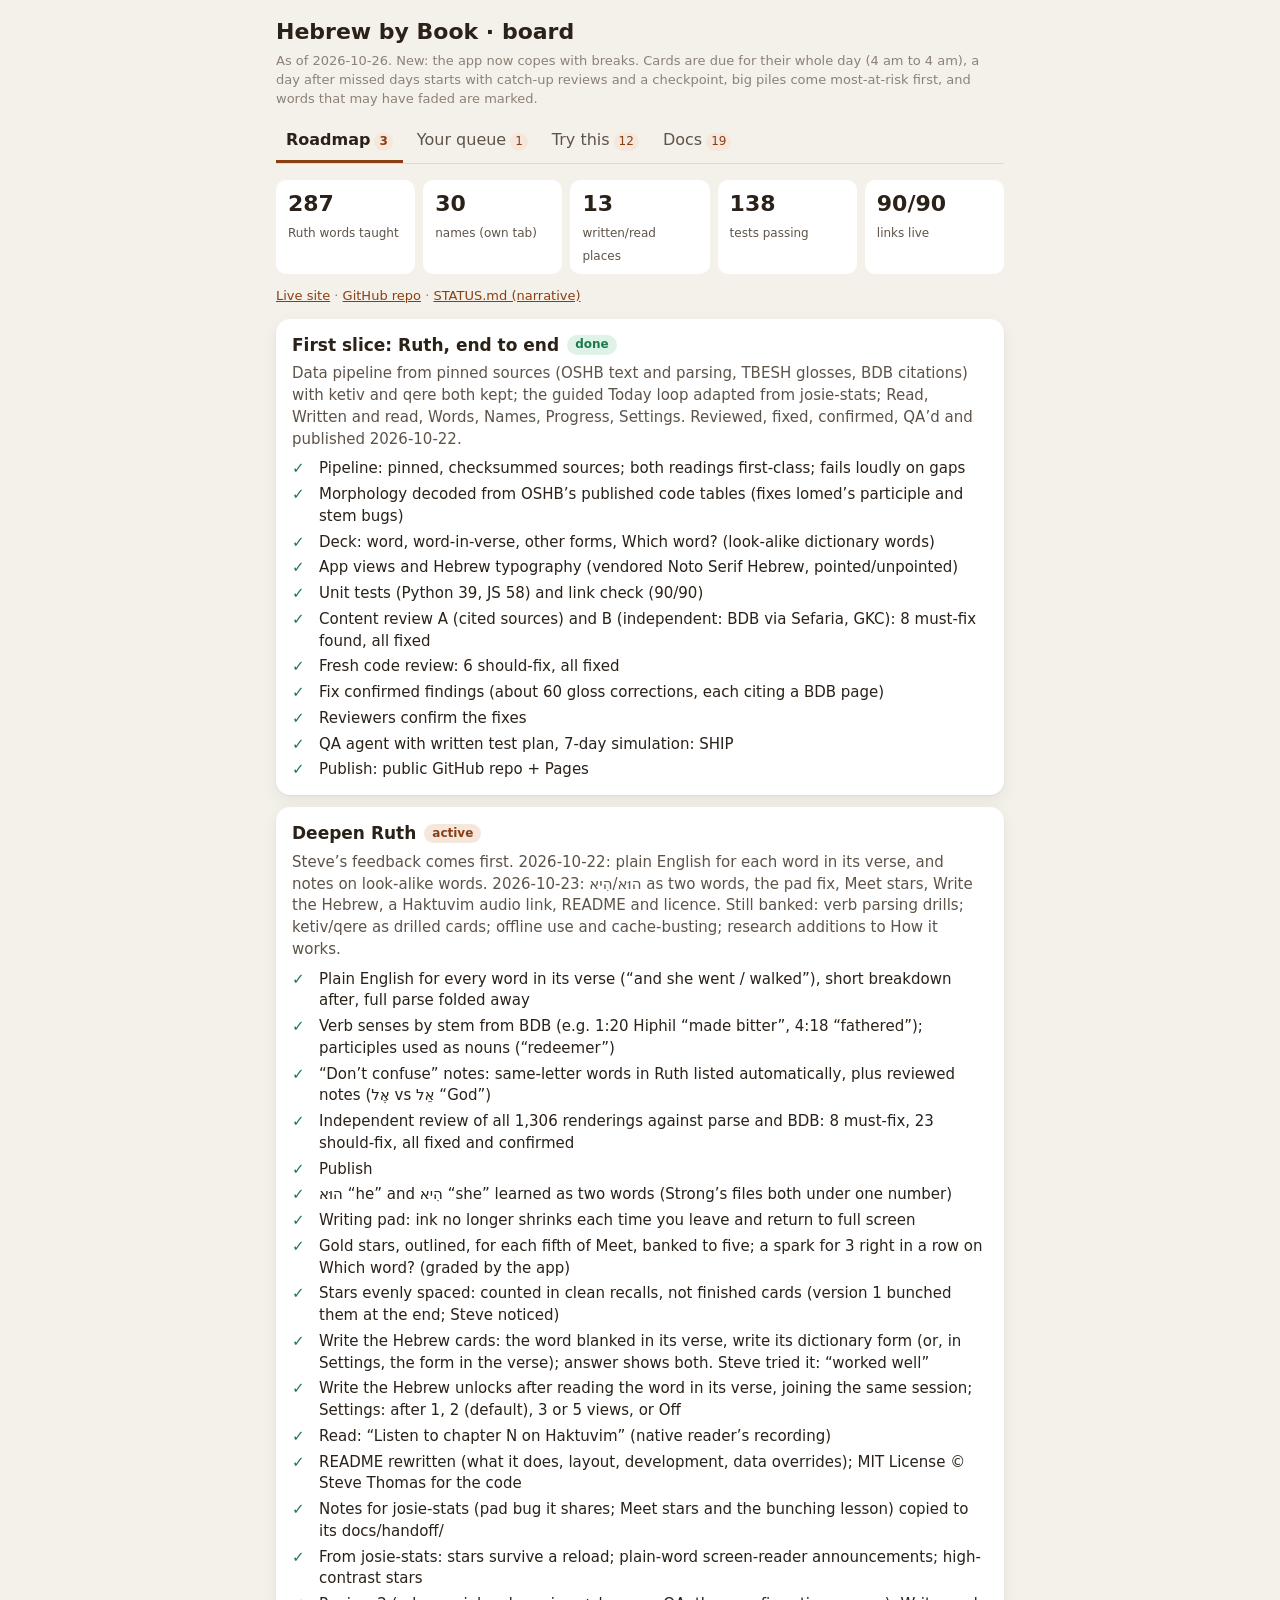
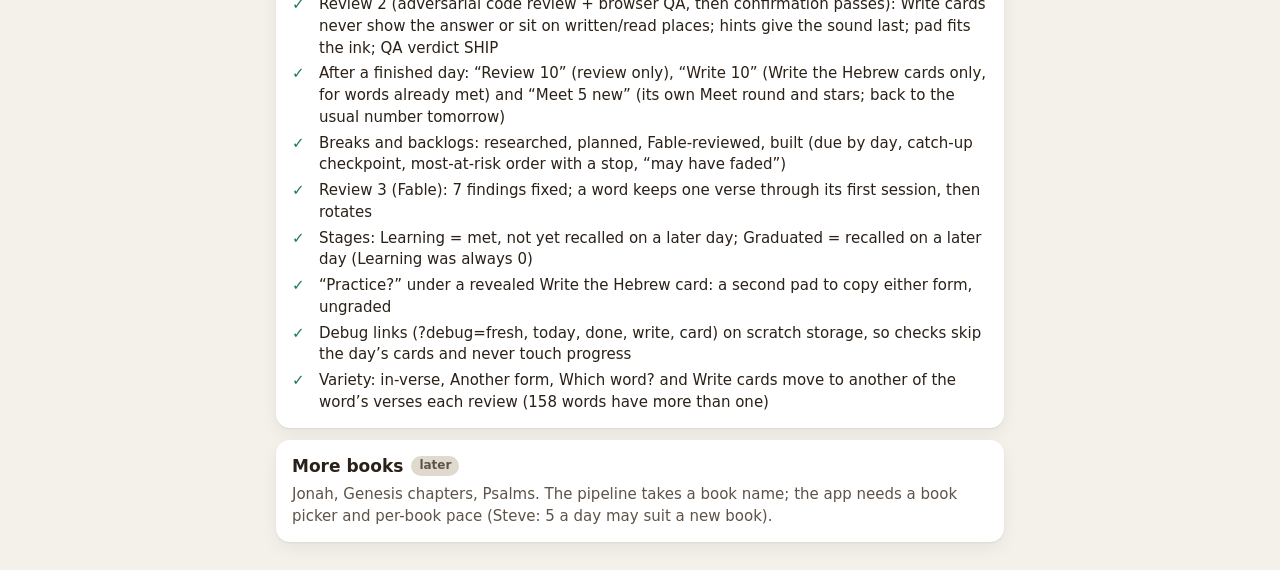
==== commit 658e6ec9: "Review 4 (Fable): eight fixes to the breaks work; Keep going passes the stop; the rollover holds on " ====
--- a/board.html
+++ b/board.html
@@ -58,7 +58,7 @@
       { label: 'Ruth words taught', value: '287' },
       { label: 'names (own tab)', value: '30' },
       { label: 'written/read places', value: '13' },
-      { label: 'tests passing', value: '137' },
+      { label: 'tests passing', value: '138' },
       { label: 'links live', value: '90/90' },
     ],
     links: [
@@ -147,6 +147,7 @@
       steps: 'Read → "Written and read: 13 places". Each place hides both parses until you open it. Tell me if any wording takes a side.' },
   ],
   docs: [
+    { title: 'Review 4: code (breaks)', href: 'docs/review/code-4.md', blurb: 'Fable review of the breaks work: 8 findings, one blocker (Keep going re-offered the stop), all fixed and browser-checked with a fake clock.', date: '2026-10-26' },
     { title: 'Research: breaks and backlogs', href: 'docs/research/breaks.md', blurb: 'What happens when you miss days: FSRS read from its code, the evidence on backlogs and relearning, and a simulation of a week and a month away.', date: '2026-10-25' },
     { title: 'Plan: breaks (with its Fable review)', href: 'docs/plans/breaks-plan.md', blurb: 'The plan, the review’s 15 findings (docs/review/plan-breaks.md), and what was built.', date: '2026-10-26' },
     { title: 'Review 3: code', href: 'docs/review/code-3.md', blurb: 'Adversarial (Fable) review of the 2026-10-24 evening features: 7 findings, all reproduced, all fixed (rotation now starts after the first session; Meet 5 new gives exactly 5).', date: '2026-10-25' },
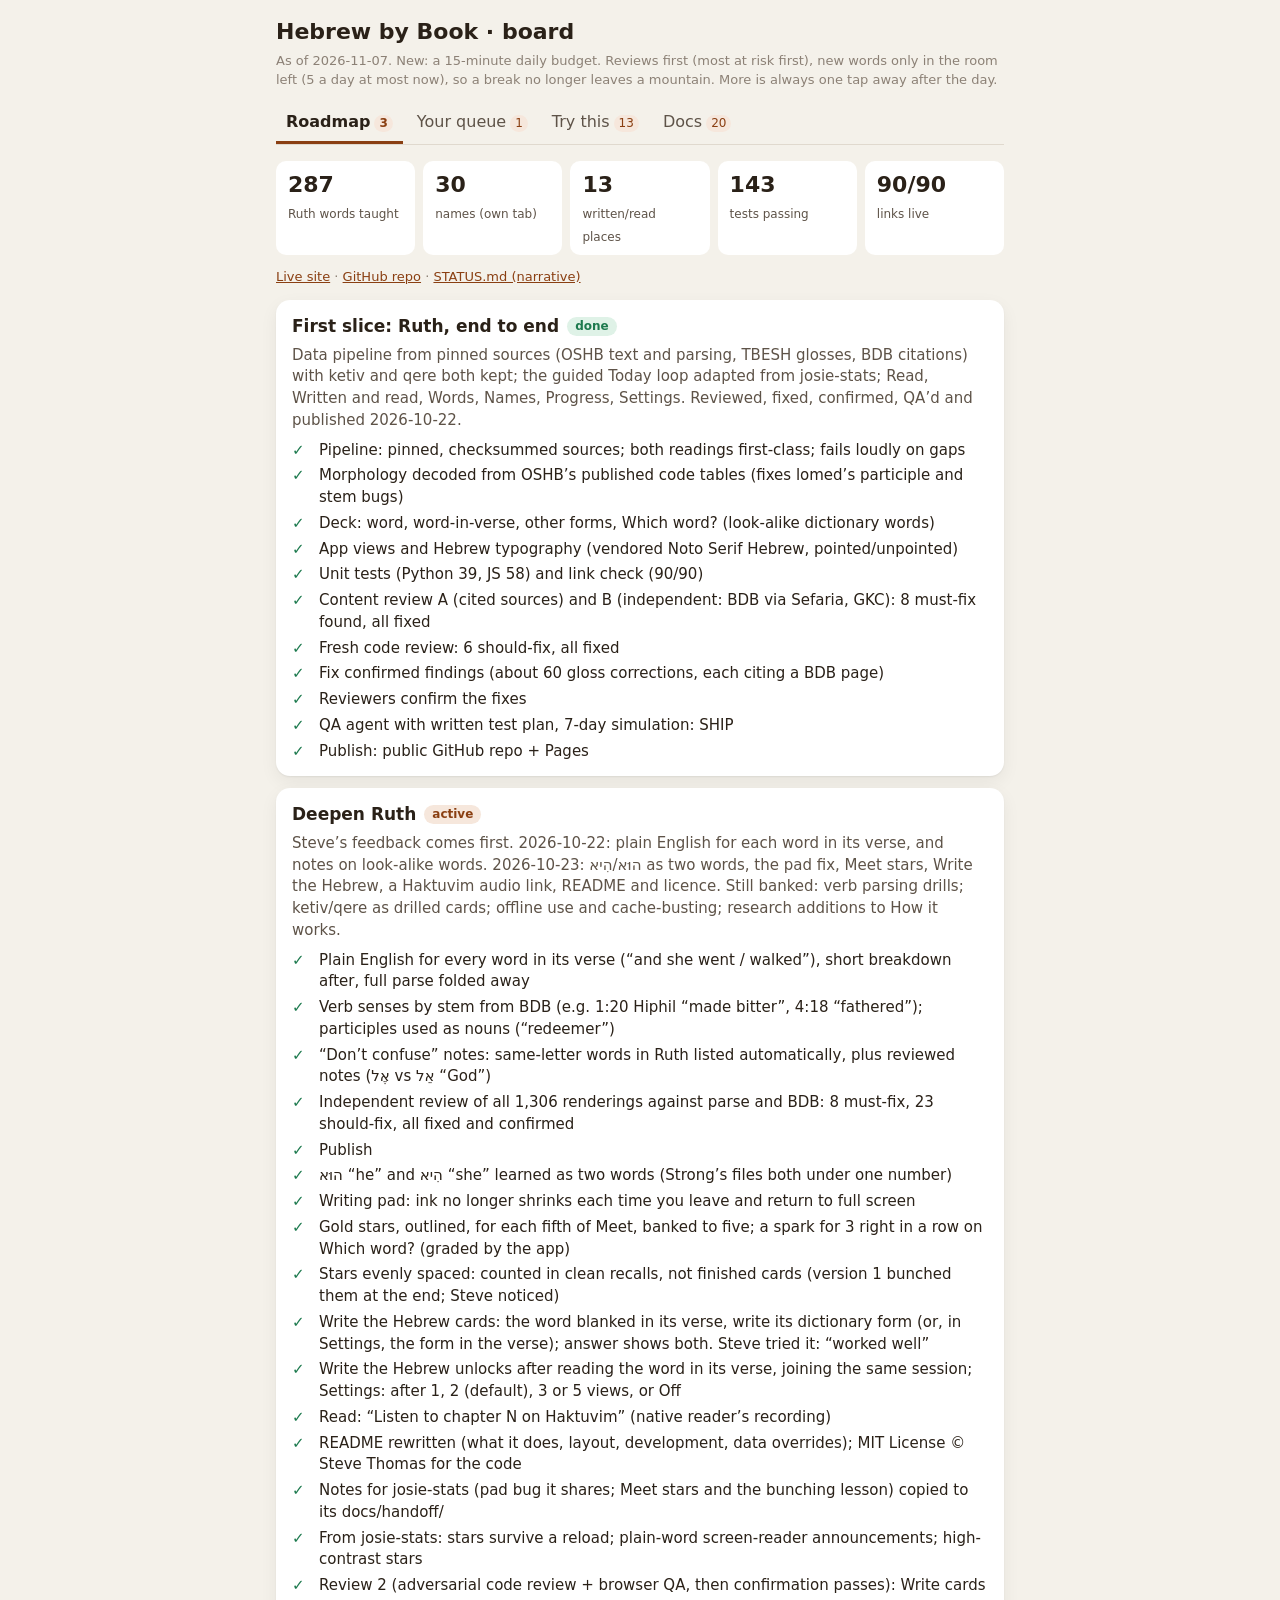
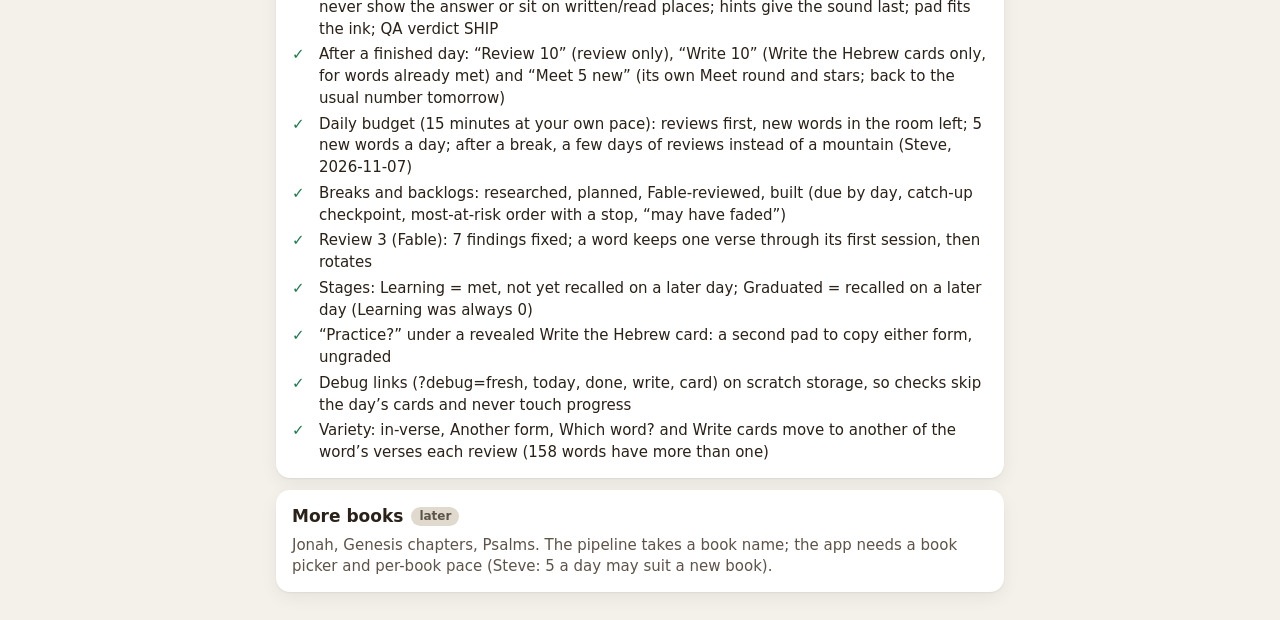
==== commit 3ab11be0: "A daily budget: 15 minutes at your own pace, reviews first (most at risk first), new words in the ro" ====
--- a/board.html
+++ b/board.html
@@ -52,13 +52,13 @@
 /* ==== DATA START ==== */
 const BOARD = {
   meta: {
-    asOf: '2026-10-26',
-    headline: 'New: the app now copes with breaks. Cards are due for their whole day (4 am to 4 am), a day after missed days starts with catch-up reviews and a checkpoint, big piles come most-at-risk first, and words that may have faded are marked.',
+    asOf: '2026-11-07',
+    headline: 'New: a 15-minute daily budget. Reviews first (most at risk first), new words only in the room left (5 a day at most now), so a break no longer leaves a mountain. More is always one tap away after the day.',
     stats: [
       { label: 'Ruth words taught', value: '287' },
       { label: 'names (own tab)', value: '30' },
       { label: 'written/read places', value: '13' },
-      { label: 'tests passing', value: '138' },
+      { label: 'tests passing', value: '143' },
       { label: 'links live', value: '90/90' },
     ],
     links: [
@@ -103,6 +103,7 @@
         { t: 'From josie-stats: stars survive a reload; plain-word screen-reader announcements; high-contrast stars', s: 'done' },
         { t: 'Review 2 (adversarial code review + browser QA, then confirmation passes): Write cards never show the answer or sit on written/read places; hints give the sound last; pad fits the ink; QA verdict SHIP', s: 'done' },
         { t: 'After a finished day: “Review 10” (review only), “Write 10” (Write the Hebrew cards only, for words already met) and “Meet 5 new” (its own Meet round and stars; back to the usual number tomorrow)', s: 'done' },
+        { t: 'Daily budget (15 minutes at your own pace): reviews first, new words in the room left; 5 new words a day; after a break, a few days of reviews instead of a mountain (Steve, 2026-11-07)', s: 'done' },
         { t: 'Breaks and backlogs: researched, planned, Fable-reviewed, built (due by day, catch-up checkpoint, most-at-risk order with a stop, “may have faded”)', s: 'done' },
         { t: 'Review 3 (Fable): 7 findings fixed; a word keeps one verse through its first session, then rotates', s: 'done' },
         { t: 'Stages: Learning = met, not yet recalled on a later day; Graduated = recalled on a later day (Learning was always 0)', s: 'done' },
@@ -121,6 +122,8 @@
       advice: 'OSHB gives the read form as מַרְגְּלוֹתָיוֹ with a holam on the final vav; review B thinks it is a stray mark from the ketiv pointing. Keep as source (current) or show the conventional form?', done: false },
   ],
   tryThis: [
+    { id: 't13', date: '2026-11-07', title: 'Your 15-minute day',
+      steps: 'Settings → Daily time shows your pace and how many cards 15 minutes allows. On a heavy day, Today says so under the phase strip and takes the reviews most at risk first; the rest come over the next days. After the day, Review 10 / Write 10 / Meet 5 new are extra by choice.' },
     { id: 't12', date: '2026-10-26', title: 'Coming back after a break',
       steps: 'Without waiting a week: add ?debug=away&days=7 to the site address (scratch progress; yours is untouched). Today opens with “Catching up”, the most-at-risk words first, an offer to stop after 60, and then “Caught up … Meet N new / Stop for today”. In Words and Stats, “may have faded” marks words the model thinks have slipped.' },
     { id: 't11', date: '2026-10-25', title: 'Where your words are',
@@ -147,6 +150,7 @@
       steps: 'Read → "Written and read: 13 places". Each place hides both parses until you open it. Tell me if any wording takes a side.' },
   ],
   docs: [
+    { title: 'Plan: daily budget (with its Fable review)', href: 'docs/plans/review-cap-plan.md', blurb: 'From “Recall 126” to a 15-minute day: the plan, the review’s simulation (docs/review/plan-review-cap.md), and what was built.', date: '2026-11-07' },
     { title: 'Review 4: code (breaks)', href: 'docs/review/code-4.md', blurb: 'Fable review of the breaks work: 8 findings, one blocker (Keep going re-offered the stop), all fixed and browser-checked with a fake clock.', date: '2026-10-26' },
     { title: 'Research: breaks and backlogs', href: 'docs/research/breaks.md', blurb: 'What happens when you miss days: FSRS read from its code, the evidence on backlogs and relearning, and a simulation of a week and a month away.', date: '2026-10-25' },
     { title: 'Plan: breaks (with its Fable review)', href: 'docs/plans/breaks-plan.md', blurb: 'The plan, the review’s 15 findings (docs/review/plan-breaks.md), and what was built.', date: '2026-10-26' },
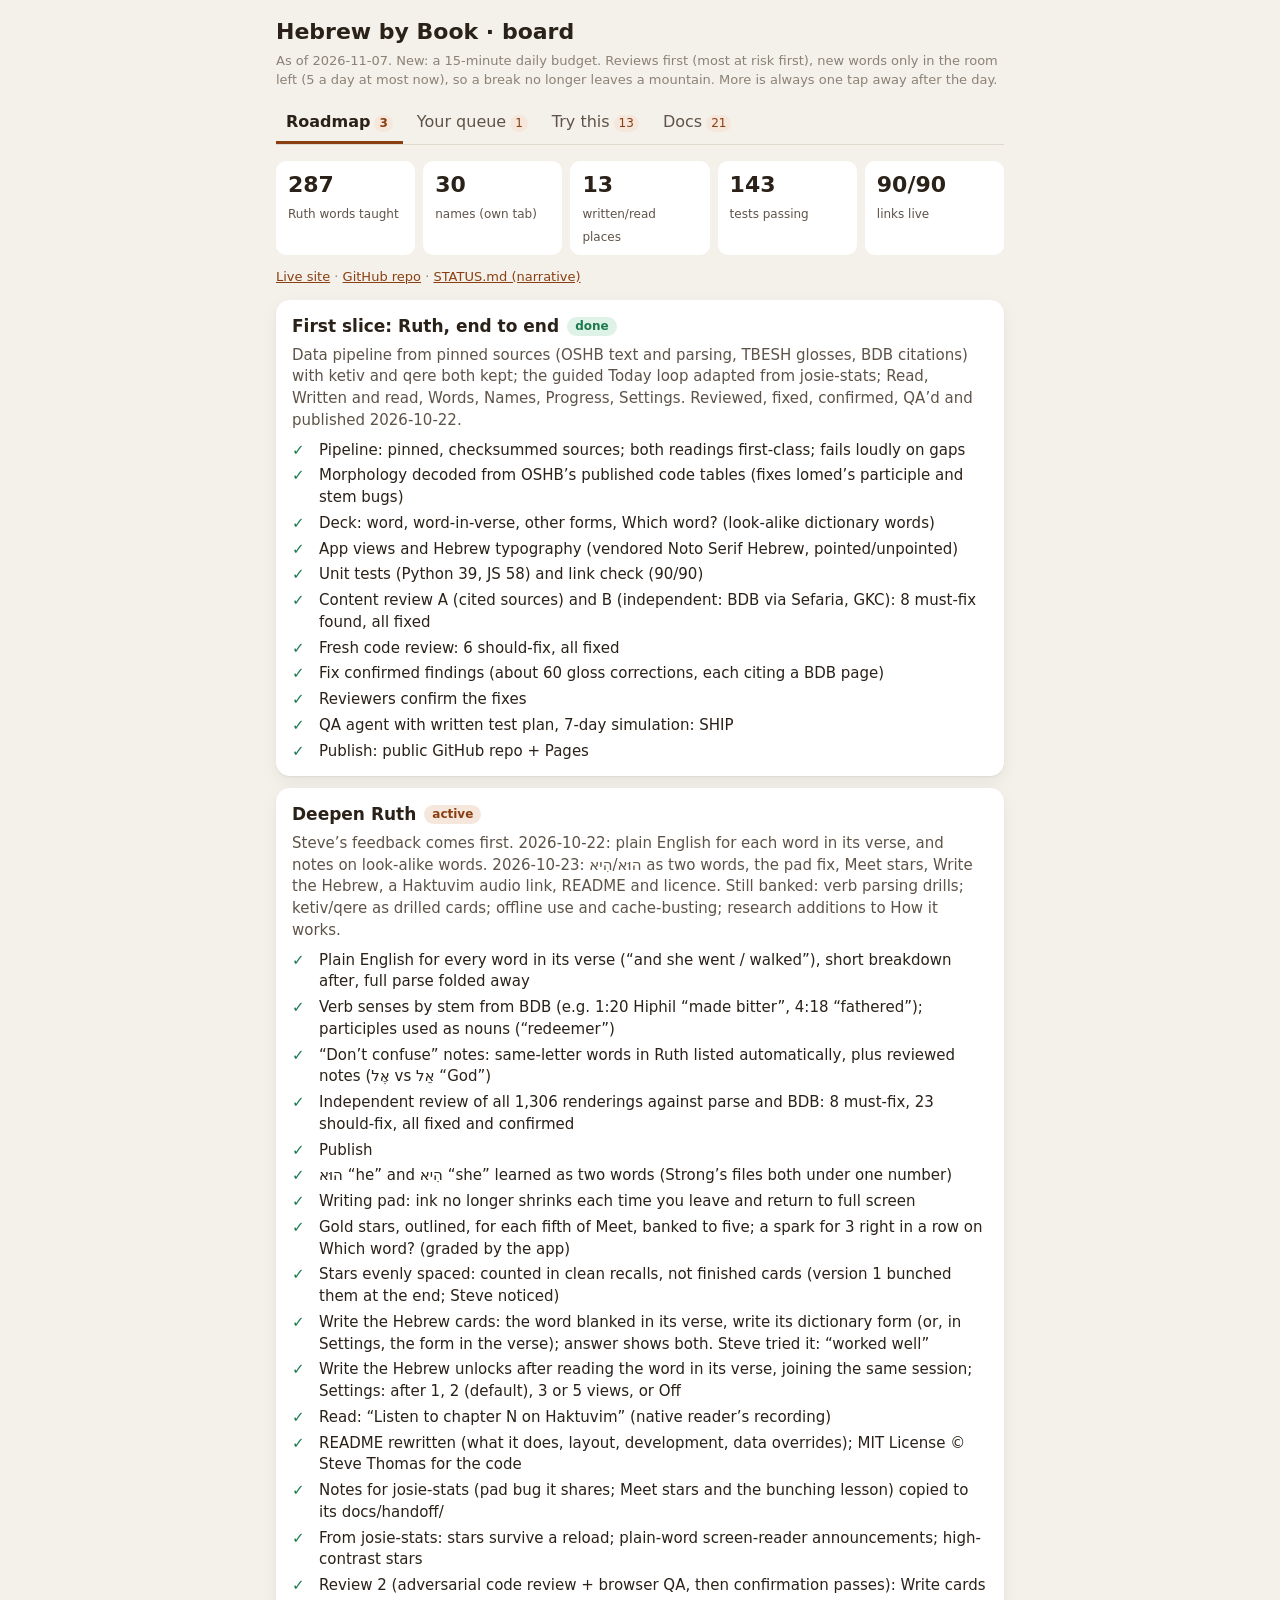
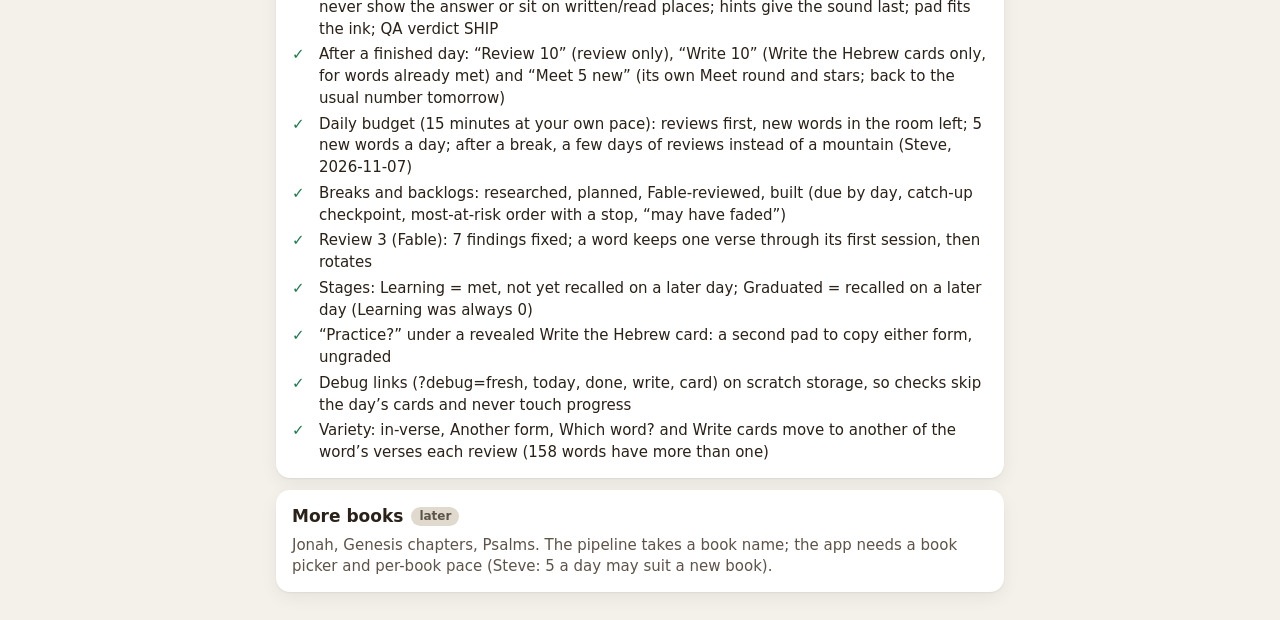
==== commit fac778c9: "Review 5 (Fable): settings changes re-plan the same day; notes print the day's own numbers; soft sto" ====
--- a/board.html
+++ b/board.html
@@ -150,6 +150,7 @@
       steps: 'Read → "Written and read: 13 places". Each place hides both parses until you open it. Tell me if any wording takes a side.' },
   ],
   docs: [
+    { title: 'Review 5: code (daily budget)', href: 'docs/review/code-5.md', blurb: 'Fable review of the 15-minute day: 8 findings, no blocker, all fixed (settings now apply the same day; notes print the day’s own numbers).', date: '2026-11-07' },
     { title: 'Plan: daily budget (with its Fable review)', href: 'docs/plans/review-cap-plan.md', blurb: 'From “Recall 126” to a 15-minute day: the plan, the review’s simulation (docs/review/plan-review-cap.md), and what was built.', date: '2026-11-07' },
     { title: 'Review 4: code (breaks)', href: 'docs/review/code-4.md', blurb: 'Fable review of the breaks work: 8 findings, one blocker (Keep going re-offered the stop), all fixed and browser-checked with a fake clock.', date: '2026-10-26' },
     { title: 'Research: breaks and backlogs', href: 'docs/research/breaks.md', blurb: 'What happens when you miss days: FSRS read from its code, the evidence on backlogs and relearning, and a simulation of a week and a month away.', date: '2026-10-25' },
